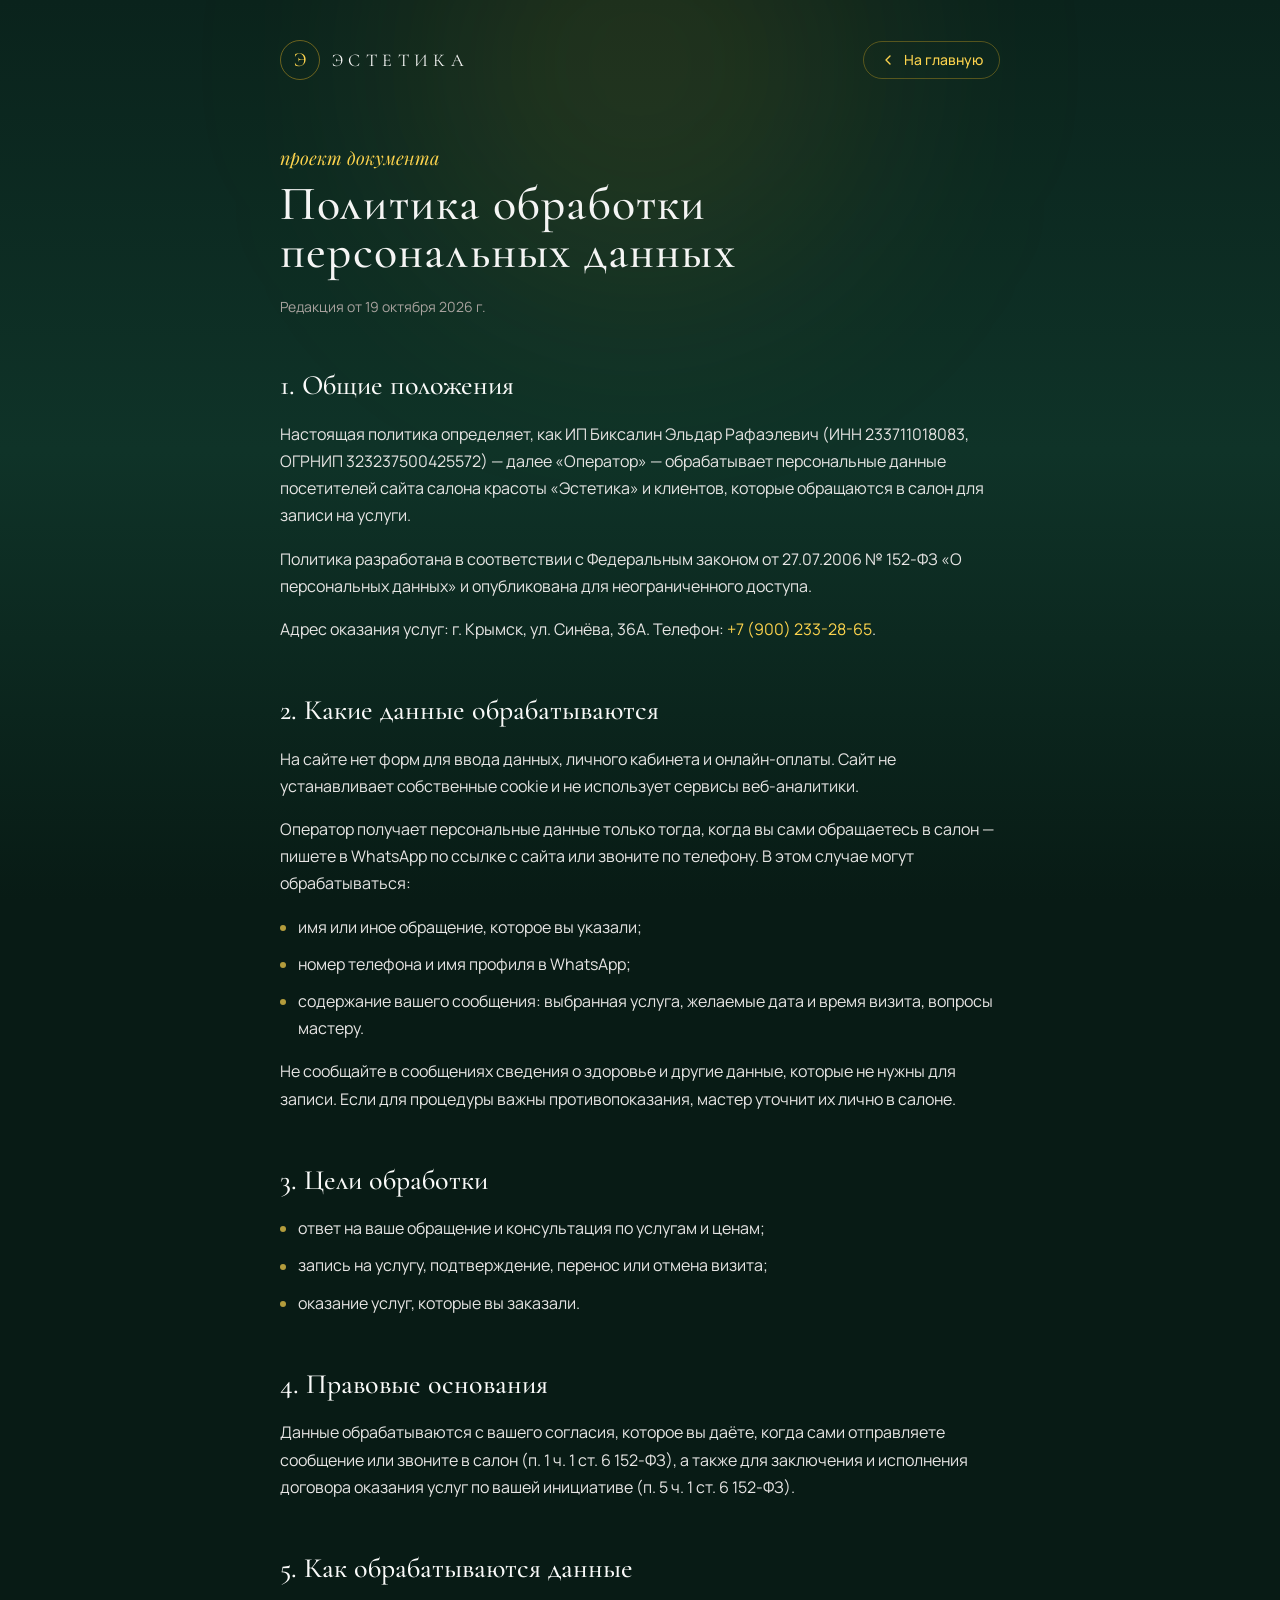
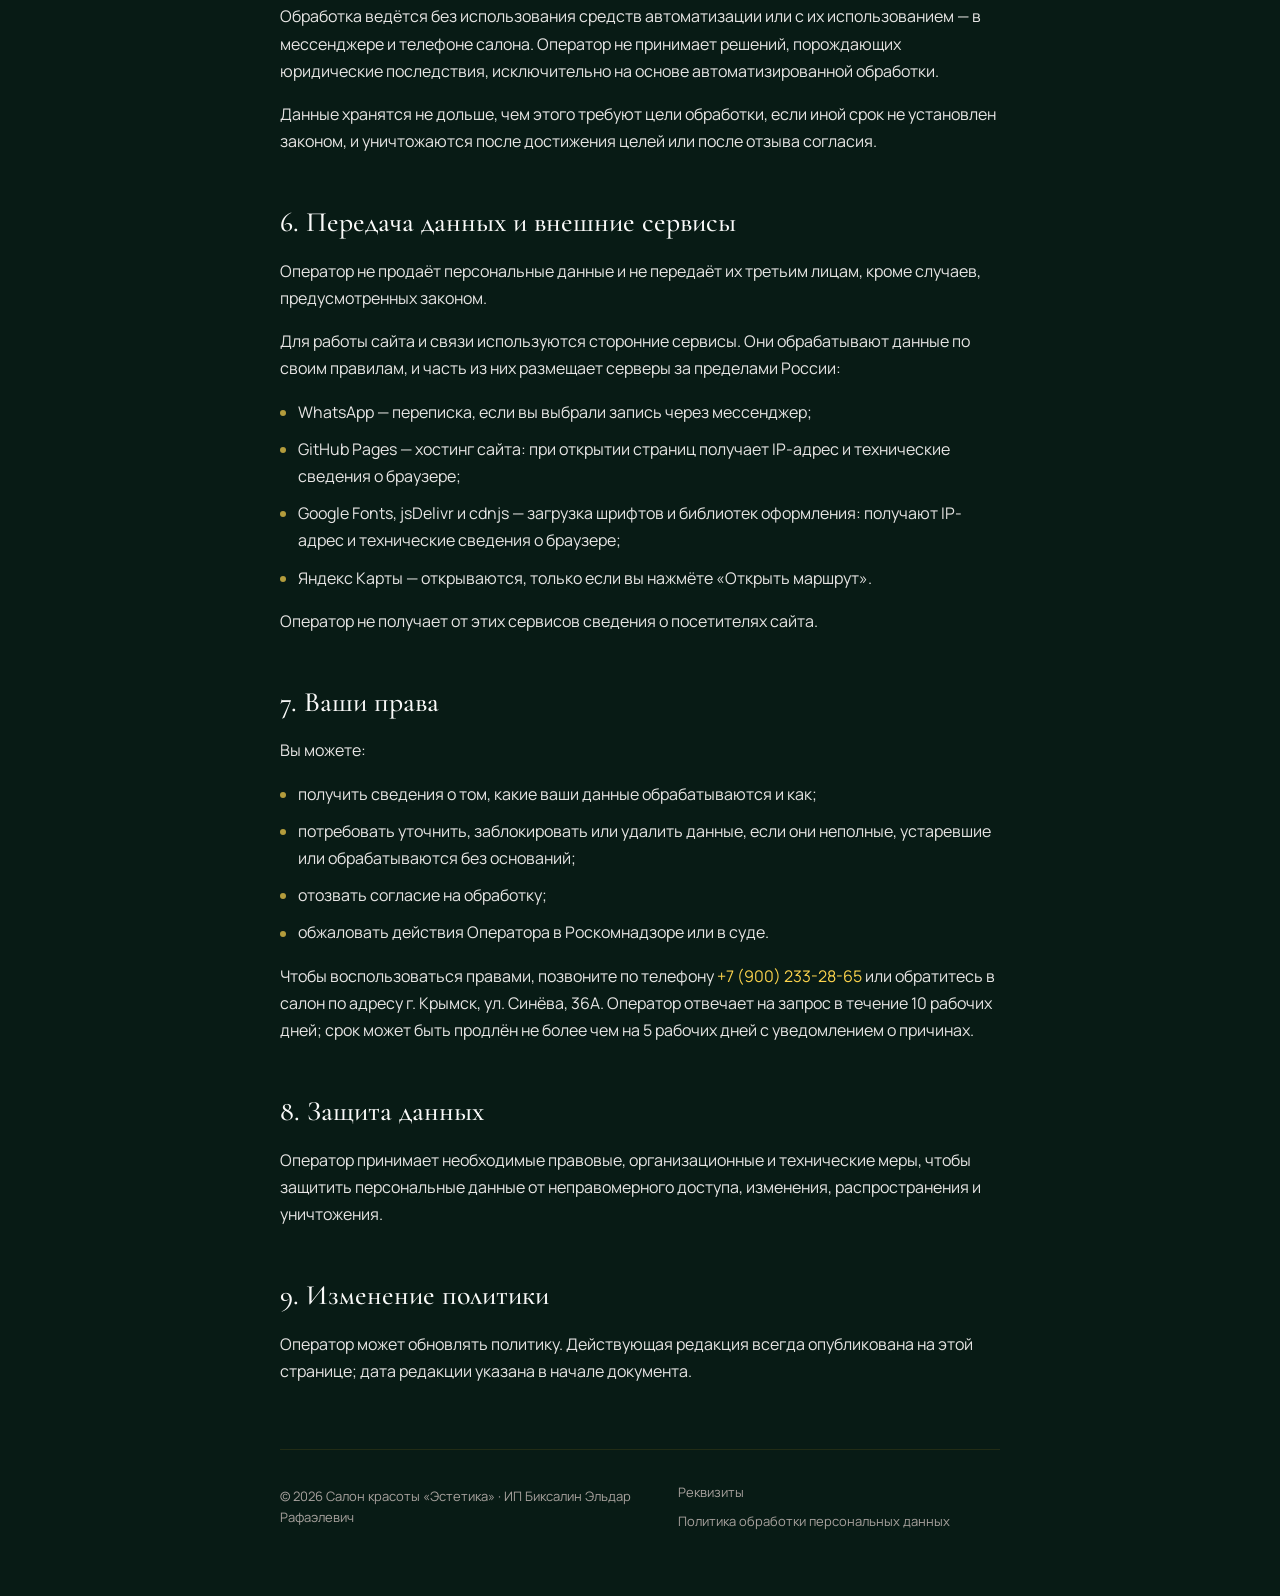
==== privacy.html @ 4b7769ba "Юридические страницы: реквизиты, проект политики ПДн, ссылки в футере - rekvizity.html: ИП Биксалин " ====
<!DOCTYPE html>
<html lang="ru">
<head>
  <meta charset="UTF-8">
  <meta name="viewport" content="width=device-width, initial-scale=1.0, viewport-fit=cover">
  <title>Политика обработки персональных данных — салон красоты «Эстетика», Крымск</title>
  <meta name="description" content="Политика обработки персональных данных салона красоты «Эстетика», Крымск.">
  <meta name="theme-color" content="#081b15" />
  <meta name="color-scheme" content="dark" />
  <link rel="preconnect" href="https://fonts.googleapis.com">
  <link rel="preconnect" href="https://fonts.gstatic.com" crossorigin>
  <link href="https://fonts.googleapis.com/css2?family=Cormorant+Garamond:ital,wght@0,400;0,500;0,600;1,400;1,500&family=Manrope:wght@400;500;600&family=Marck+Script&family=Playfair+Display:ital,wght@1,400;1,500&display=swap" rel="stylesheet">
  <style>*,:after,:before{--tw-border-spacing-x:0;--tw-border-spacing-y:0;--tw-translate-x:0;--tw-translate-y:0;--tw-rotate:0;--tw-skew-x:0;--tw-skew-y:0;--tw-scale-x:1;--tw-scale-y:1;--tw-pan-x: ;--tw-pan-y: ;--tw-pinch-zoom: ;--tw-scroll-snap-strictness:proximity;--tw-gradient-from-position: ;--tw-gradient-via-position: ;--tw-gradient-to-position: ;--tw-ordinal: ;--tw-slashed-zero: ;--tw-numeric-figure: ;--tw-numeric-spacing: ;--tw-numeric-fraction: ;--tw-ring-inset: ;--tw-ring-offset-width:0px;--tw-ring-offset-color:#fff;--tw-ring-color:rgba(59,130,246,.5);--tw-ring-offset-shadow:0 0 #0000;--tw-ring-shadow:0 0 #0000;--tw-shadow:0 0 #0000;--tw-shadow-colored:0 0 #0000;--tw-blur: ;--tw-brightness: ;--tw-contrast: ;--tw-grayscale: ;--tw-hue-rotate: ;--tw-invert: ;--tw-saturate: ;--tw-sepia: ;--tw-drop-shadow: ;--tw-backdrop-blur: ;--tw-backdrop-brightness: ;--tw-backdrop-contrast: ;--tw-backdrop-grayscale: ;--tw-backdrop-hue-rotate: ;--tw-backdrop-invert: ;--tw-backdrop-opacity: ;--tw-backdrop-saturate: ;--tw-backdrop-sepia: ;--tw-contain-size: ;--tw-contain-layout: ;--tw-contain-paint: ;--tw-contain-style: }::backdrop{--tw-border-spacing-x:0;--tw-border-spacing-y:0;--tw-translate-x:0;--tw-translate-y:0;--tw-rotate:0;--tw-skew-x:0;--tw-skew-y:0;--tw-scale-x:1;--tw-scale-y:1;--tw-pan-x: ;--tw-pan-y: ;--tw-pinch-zoom: ;--tw-scroll-snap-strictness:proximity;--tw-gradient-from-position: ;--tw-gradient-via-position: ;--tw-gradient-to-position: ;--tw-ordinal: ;--tw-slashed-zero: ;--tw-numeric-figure: ;--tw-numeric-spacing: ;--tw-numeric-fraction: ;--tw-ring-inset: ;--tw-ring-offset-width:0px;--tw-ring-offset-color:#fff;--tw-ring-color:rgba(59,130,246,.5);--tw-ring-offset-shadow:0 0 #0000;--tw-ring-shadow:0 0 #0000;--tw-shadow:0 0 #0000;--tw-shadow-colored:0 0 #0000;--tw-blur: ;--tw-brightness: ;--tw-contrast: ;--tw-grayscale: ;--tw-hue-rotate: ;--tw-invert: ;--tw-saturate: ;--tw-sepia: ;--tw-drop-shadow: ;--tw-backdrop-blur: ;--tw-backdrop-brightness: ;--tw-backdrop-contrast: ;--tw-backdrop-grayscale: ;--tw-backdrop-hue-rotate: ;--tw-backdrop-invert: ;--tw-backdrop-opacity: ;--tw-backdrop-saturate: ;--tw-backdrop-sepia: ;--tw-contain-size: ;--tw-contain-layout: ;--tw-contain-paint: ;--tw-contain-style: }/*! tailwindcss v3.4.17 | MIT License | https://tailwindcss.com*/*,:after,:before{border:0 solid #e5e7eb;box-sizing:border-box}:after,:before{--tw-content:""}:host,html{line-height:1.5;-webkit-text-size-adjust:100%;font-family:Manrope,system-ui,sans-serif;font-feature-settings:normal;font-variation-settings:normal;-moz-tab-size:4;-o-tab-size:4;tab-size:4;-webkit-tap-highlight-color:transparent}body{line-height:inherit;margin:0}hr{border-top-width:1px;color:inherit;height:0}abbr:where([title]){-webkit-text-decoration:underline dotted;text-decoration:underline dotted}h1,h2,h3,h4,h5,h6{font-size:inherit;font-weight:inherit}a{color:inherit;text-decoration:inherit}b,strong{font-weight:bolder}code,kbd,pre,samp{font-family:ui-monospace,SFMono-Regular,Menlo,Monaco,Consolas,Liberation Mono,Courier New,monospace;font-feature-settings:normal;font-size:1em;font-variation-settings:normal}small{font-size:80%}sub,sup{font-size:75%;line-height:0;position:relative;vertical-align:baseline}sub{bottom:-.25em}sup{top:-.5em}table{border-collapse:collapse;border-color:inherit;text-indent:0}button,input,optgroup,select,textarea{color:inherit;font-family:inherit;font-feature-settings:inherit;font-size:100%;font-variation-settings:inherit;font-weight:inherit;letter-spacing:inherit;line-height:inherit;margin:0;padding:0}button,select{text-transform:none}button,input:where([type=button]),input:where([type=reset]),input:where([type=submit]){-webkit-appearance:button;background-color:transparent;background-image:none}:-moz-focusring{outline:auto}:-moz-ui-invalid{box-shadow:none}progress{vertical-align:baseline}::-webkit-inner-spin-button,::-webkit-outer-spin-button{height:auto}[type=search]{-webkit-appearance:textfield;outline-offset:-2px}::-webkit-search-decoration{-webkit-appearance:none}::-webkit-file-upload-button{-webkit-appearance:button;font:inherit}summary{display:list-item}blockquote,dd,dl,figure,h1,h2,h3,h4,h5,h6,hr,p,pre{margin:0}fieldset{margin:0}fieldset,legend{padding:0}menu,ol,ul{list-style:none;margin:0;padding:0}dialog{padding:0}textarea{resize:vertical}input::-moz-placeholder,textarea::-moz-placeholder{color:#9ca3af;opacity:1}input::placeholder,textarea::placeholder{color:#9ca3af;opacity:1}[role=button],button{cursor:pointer}:disabled{cursor:default}audio,canvas,embed,iframe,img,object,svg,video{display:block;vertical-align:middle}img,video{height:auto;max-width:100%}[hidden]:where(:not([hidden=until-found])){display:none}.pointer-events-none{pointer-events:none}.fixed{position:fixed}.absolute{position:absolute}.relative{position:relative}.inset-0{inset:0}.-top-40{top:-10rem}.left-1\/2{left:50%}.mx-auto{margin-left:auto;margin-right:auto}.mt-10{margin-top:2.5rem}.mt-12{margin-top:3rem}.mt-16{margin-top:4rem}.mt-2{margin-top:.5rem}.mt-4{margin-top:1rem}.mt-5{margin-top:1.25rem}.mt-6{margin-top:1.5rem}.mt-8{margin-top:2rem}.mt-\[0\.7em\]{margin-top:.7em}.flex{display:flex}.inline-flex{display:inline-flex}.grid{display:grid}.hidden{display:none}.h-1\.5{height:.375rem}.h-10{height:2.5rem}.h-4{height:1rem}.h-\[28rem\]{height:28rem}.min-h-screen{min-height:100vh}.w-1\.5{width:.375rem}.w-10{width:2.5rem}.w-4{width:1rem}.w-\[28rem\]{width:28rem}.w-full{width:100%}.max-w-2xl{max-width:42rem}.max-w-3xl{max-width:48rem}.shrink-0{flex-shrink:0}.-translate-x-1\/2{--tw-translate-x:-50%;transform:translate(var(--tw-translate-x),var(--tw-translate-y)) rotate(var(--tw-rotate)) skewX(var(--tw-skew-x)) skewY(var(--tw-skew-y)) scaleX(var(--tw-scale-x)) scaleY(var(--tw-scale-y))}.flex-col{flex-direction:column}.flex-wrap{flex-wrap:wrap}.items-center{align-items:center}.justify-center{justify-content:center}.justify-between{justify-content:space-between}.gap-1{gap:.25rem}.gap-2{gap:.5rem}.gap-3{gap:.75rem}.gap-4{gap:1rem}.gap-x-5{-moz-column-gap:1.25rem;column-gap:1.25rem}.gap-y-2{row-gap:.5rem}.space-y-2\.5>:not([hidden])~:not([hidden]){--tw-space-y-reverse:0;margin-bottom:calc(.625rem*var(--tw-space-y-reverse));margin-top:calc(.625rem*(1 - var(--tw-space-y-reverse)))}.overflow-hidden{overflow:hidden}.rounded-3xl{border-radius:1.5rem}.rounded-full{border-radius:9999px}.border{border-width:1px}.border-b{border-bottom-width:1px}.border-t{border-top-width:1px}.border-amber-400\/10{border-color:rgba(251,191,36,.1)}.border-amber-400\/20{border-color:rgba(251,191,36,.2)}.border-amber-400\/30{border-color:rgba(251,191,36,.3)}.border-amber-400\/40{border-color:rgba(251,191,36,.4)}.border-stone-100\/10{border-color:hsla(60,5%,96%,.1)}.bg-amber-300\/70{background-color:rgba(252,211,77,.7)}.bg-amber-400\/10{background-color:rgba(251,191,36,.1)}.bg-emerald-950\/40{background-color:rgba(2,44,34,.4)}.bg-gradient-to-b{background-image:linear-gradient(to bottom,var(--tw-gradient-stops))}.from-\[\#0a231c\]{--tw-gradient-from:#0a231c var(--tw-gradient-from-position);--tw-gradient-to:rgba(10,35,28,0) var(--tw-gradient-to-position);--tw-gradient-stops:var(--tw-gradient-from),var(--tw-gradient-to)}.via-\[\#0f3328\]{--tw-gradient-to:rgba(15,51,40,0) var(--tw-gradient-to-position);--tw-gradient-stops:var(--tw-gradient-from),#0f3328 var(--tw-gradient-via-position),var(--tw-gradient-to)}.to-\[\#081b15\]{--tw-gradient-to:#081b15 var(--tw-gradient-to-position)}.p-6{padding:1.5rem}.px-4{padding-left:1rem;padding-right:1rem}.px-6{padding-left:1.5rem;padding-right:1.5rem}.py-2{padding-bottom:.5rem;padding-top:.5rem}.py-4{padding-bottom:1rem;padding-top:1rem}.pb-16{padding-bottom:4rem}.pt-6{padding-top:1.5rem}.pt-8{padding-top:2rem}.font-italic{font-family:Playfair Display,serif}.font-sans{font-family:Manrope,system-ui,sans-serif}.font-serif{font-family:Cormorant Garamond,serif}.text-2xl{font-size:1.5rem;line-height:2rem}.text-4xl{font-size:2.25rem;line-height:2.5rem}.text-\[13px\]{font-size:13px}.text-\[14px\]{font-size:14px}.text-\[15px\]{font-size:15px}.text-\[2\.1rem\]{font-size:2.1rem}.text-base{font-size:1rem;line-height:1.5rem}.text-lg{font-size:1.125rem;line-height:1.75rem}.text-sm{font-size:.875rem;line-height:1.25rem}.text-xl{font-size:1.25rem;line-height:1.75rem}.font-medium{font-weight:500}.italic{font-style:italic}.tabular-nums{--tw-numeric-spacing:tabular-nums;font-variant-numeric:var(--tw-ordinal) var(--tw-slashed-zero) var(--tw-numeric-figure) var(--tw-numeric-spacing) var(--tw-numeric-fraction)}.leading-\[1\.7\]{line-height:1.7}.leading-relaxed{line-height:1.625}.leading-snug{line-height:1.375}.leading-tight{line-height:1.25}.tracking-\[0\.3em\]{letter-spacing:.3em}.tracking-wide{letter-spacing:.025em}.text-amber-300{--tw-text-opacity:1;color:rgb(252 211 77/var(--tw-text-opacity,1))}.text-stone-100{--tw-text-opacity:1;color:rgb(245 245 244/var(--tw-text-opacity,1))}.text-stone-200{--tw-text-opacity:1;color:rgb(231 229 228/var(--tw-text-opacity,1))}.text-stone-300{--tw-text-opacity:1;color:rgb(214 211 209/var(--tw-text-opacity,1))}.text-stone-400{--tw-text-opacity:1;color:rgb(168 162 158/var(--tw-text-opacity,1))}.text-stone-50{--tw-text-opacity:1;color:rgb(250 250 249/var(--tw-text-opacity,1))}.underline{text-decoration-line:underline}.decoration-amber-400\/40{text-decoration-color:rgba(251,191,36,.4)}.underline-offset-4{text-underline-offset:4px}.antialiased{-webkit-font-smoothing:antialiased;-moz-osx-font-smoothing:grayscale}.shadow-soft{--tw-shadow:0 20px 60px -20px rgba(0,0,0,.6);--tw-shadow-colored:0 20px 60px -20px var(--tw-shadow-color);box-shadow:var(--tw-ring-offset-shadow,0 0 #0000),var(--tw-ring-shadow,0 0 #0000),var(--tw-shadow)}.blur-\[120px\]{--tw-blur:blur(120px);filter:var(--tw-blur) var(--tw-brightness) var(--tw-contrast) var(--tw-grayscale) var(--tw-hue-rotate) var(--tw-invert) var(--tw-saturate) var(--tw-sepia) var(--tw-drop-shadow)}.backdrop-blur-xl{--tw-backdrop-blur:blur(24px);-webkit-backdrop-filter:var(--tw-backdrop-blur) var(--tw-backdrop-brightness) var(--tw-backdrop-contrast) var(--tw-backdrop-grayscale) var(--tw-backdrop-hue-rotate) var(--tw-backdrop-invert) var(--tw-backdrop-opacity) var(--tw-backdrop-saturate) var(--tw-backdrop-sepia);backdrop-filter:var(--tw-backdrop-blur) var(--tw-backdrop-brightness) var(--tw-backdrop-contrast) var(--tw-backdrop-grayscale) var(--tw-backdrop-hue-rotate) var(--tw-backdrop-invert) var(--tw-backdrop-opacity) var(--tw-backdrop-saturate) var(--tw-backdrop-sepia)}.transition{transition-duration:.15s;transition-property:color,background-color,border-color,text-decoration-color,fill,stroke,opacity,box-shadow,transform,filter,-webkit-backdrop-filter;transition-property:color,background-color,border-color,text-decoration-color,fill,stroke,opacity,box-shadow,transform,filter,backdrop-filter;transition-property:color,background-color,border-color,text-decoration-color,fill,stroke,opacity,box-shadow,transform,filter,backdrop-filter,-webkit-backdrop-filter;transition-timing-function:cubic-bezier(.4,0,.2,1)}.selection\:bg-amber-300\/30 ::-moz-selection{background-color:rgba(252,211,77,.3)}.selection\:bg-amber-300\/30 ::selection{background-color:rgba(252,211,77,.3)}.selection\:bg-amber-300\/30::-moz-selection{background-color:rgba(252,211,77,.3)}.selection\:bg-amber-300\/30::selection{background-color:rgba(252,211,77,.3)}.hover\:bg-amber-400\/10:hover{background-color:rgba(251,191,36,.1)}.hover\:text-amber-200:hover{--tw-text-opacity:1;color:rgb(253 230 138/var(--tw-text-opacity,1))}.hover\:text-amber-300:hover{--tw-text-opacity:1;color:rgb(252 211 77/var(--tw-text-opacity,1))}.hover\:decoration-amber-300:hover{text-decoration-color:#fcd34d}@media (min-width:380px){.min-\[380px\]\:inline{display:inline}}@media (min-width:640px){.sm\:grid-cols-\[13rem_minmax\(0\2c 1fr\)\]{grid-template-columns:13rem minmax(0,1fr)}.sm\:gap-6{gap:1.5rem}.sm\:text-4xl{font-size:2.25rem;line-height:2.5rem}}@media (min-width:768px){.md\:mt-16{margin-top:4rem}.md\:flex-row{flex-direction:row}.md\:items-center{align-items:center}.md\:justify-between{justify-content:space-between}.md\:p-10{padding:2.5rem}.md\:pt-10{padding-top:2.5rem}.md\:text-5xl{font-size:3rem;line-height:1}.md\:text-\[1\.75rem\]{font-size:1.75rem}.md\:text-base{font-size:1rem;line-height:1.5rem}}</style>
  <style>
    html, body { background-color: #081b15 !important; overscroll-behavior-y: none; }
    body { -webkit-tap-highlight-color: transparent; font-weight: 400; line-height: 1.6; text-rendering: optimizeLegibility; }
    .text-gold { background: linear-gradient(90deg, #fde68a 0%, #fbbf24 50%, #f59e0b 100%); -webkit-background-clip: text; background-clip: text; color: transparent; }
    .doc h2 { scroll-margin-top: 1.5rem; }
  </style>
</head>
<body class="min-h-screen font-sans text-stone-100 antialiased selection:bg-amber-300/30">
  <div aria-hidden="true" class="pointer-events-none fixed inset-0 overflow-hidden bg-gradient-to-b from-[#0a231c] via-[#0f3328] to-[#081b15]">
    <div class="absolute -top-40 left-1/2 h-[28rem] w-[28rem] -translate-x-1/2 rounded-full bg-amber-400/10 blur-[120px]"></div>
  </div>

  <div class="relative mx-auto w-full max-w-3xl px-6 pb-16 pt-6 md:pt-10">
    <header class="flex items-center justify-between gap-4">
      <a href="./" class="flex items-center gap-3">
        <span class="flex h-10 w-10 items-center justify-center rounded-full border border-amber-400/40 font-serif text-xl text-amber-300">Э</span>
        <span class="hidden font-serif text-lg tracking-[0.3em] text-stone-100 min-[380px]:inline">ЭСТЕТИКА</span>
      </a>
      <a href="./" class="inline-flex shrink-0 items-center gap-2 rounded-full border border-amber-400/30 px-4 py-2 text-sm font-medium text-amber-300 transition hover:bg-amber-400/10">
        <svg class="h-4 w-4" viewBox="0 0 24 24" fill="none" stroke="currentColor" stroke-width="2" stroke-linecap="round" stroke-linejoin="round" aria-hidden="true"><path d="m15 18-6-6 6-6"/></svg>
        На главную
      </a>
    </header>

    <main class="doc mt-12 md:mt-16">
      <p class="font-italic text-lg italic text-amber-300">проект документа</p>
      <h1 class="mt-2 font-serif text-[2.1rem] font-medium leading-tight tracking-wide sm:text-4xl md:text-5xl">Политика обработки персональных данных</h1>
      <p class="mt-5 text-[14px] text-stone-400">Редакция от 19 октября 2026 г.</p>
      <h2 id="p1" class="mt-12 font-serif text-2xl font-medium leading-snug text-stone-50 md:text-[1.75rem]">1. Общие положения</h2>
      <p class="mt-4 text-base leading-[1.7] text-stone-200">Настоящая политика определяет, как ИП Биксалин Эльдар Рафаэлевич (ИНН 233711018083, ОГРНИП 323237500425572) — далее «Оператор» — обрабатывает персональные данные посетителей сайта салона красоты «Эстетика» и клиентов, которые обращаются в салон для записи на услуги.</p>
      <p class="mt-4 text-base leading-[1.7] text-stone-200">Политика разработана в соответствии с Федеральным законом от 27.07.2006 № 152-ФЗ «О персональных данных» и опубликована для неограниченного доступа.</p>
      <p class="mt-4 text-base leading-[1.7] text-stone-200">Адрес оказания услуг: г. Крымск, ул. Синёва, 36А. Телефон: <a href="tel:+79002332865" class="text-amber-300 transition hover:text-amber-200">+7 (900) 233-28-65</a>.</p>
      <h2 id="p2" class="mt-12 font-serif text-2xl font-medium leading-snug text-stone-50 md:text-[1.75rem]">2. Какие данные обрабатываются</h2>
      <p class="mt-4 text-base leading-[1.7] text-stone-200">На сайте нет форм для ввода данных, личного кабинета и онлайн-оплаты. Сайт не устанавливает собственные cookie и не использует сервисы веб-аналитики.</p>
      <p class="mt-4 text-base leading-[1.7] text-stone-200">Оператор получает персональные данные только тогда, когда вы сами обращаетесь в салон — пишете в WhatsApp по ссылке с сайта или звоните по телефону. В этом случае могут обрабатываться:</p>
      <ul class="mt-4 space-y-2.5 text-base leading-[1.7] text-stone-200">
        <li class="flex gap-3"><span aria-hidden="true" class="mt-[0.7em] h-1.5 w-1.5 shrink-0 rounded-full bg-amber-300/70"></span><span>имя или иное обращение, которое вы указали;</span></li>
        <li class="flex gap-3"><span aria-hidden="true" class="mt-[0.7em] h-1.5 w-1.5 shrink-0 rounded-full bg-amber-300/70"></span><span>номер телефона и имя профиля в WhatsApp;</span></li>
        <li class="flex gap-3"><span aria-hidden="true" class="mt-[0.7em] h-1.5 w-1.5 shrink-0 rounded-full bg-amber-300/70"></span><span>содержание вашего сообщения: выбранная услуга, желаемые дата и время визита, вопросы мастеру.</span></li>
      </ul>
      <p class="mt-4 text-base leading-[1.7] text-stone-200">Не сообщайте в сообщениях сведения о здоровье и другие данные, которые не нужны для записи. Если для процедуры важны противопоказания, мастер уточнит их лично в салоне.</p>
      <h2 id="p3" class="mt-12 font-serif text-2xl font-medium leading-snug text-stone-50 md:text-[1.75rem]">3. Цели обработки</h2>
      <ul class="mt-4 space-y-2.5 text-base leading-[1.7] text-stone-200">
        <li class="flex gap-3"><span aria-hidden="true" class="mt-[0.7em] h-1.5 w-1.5 shrink-0 rounded-full bg-amber-300/70"></span><span>ответ на ваше обращение и консультация по услугам и ценам;</span></li>
        <li class="flex gap-3"><span aria-hidden="true" class="mt-[0.7em] h-1.5 w-1.5 shrink-0 rounded-full bg-amber-300/70"></span><span>запись на услугу, подтверждение, перенос или отмена визита;</span></li>
        <li class="flex gap-3"><span aria-hidden="true" class="mt-[0.7em] h-1.5 w-1.5 shrink-0 rounded-full bg-amber-300/70"></span><span>оказание услуг, которые вы заказали.</span></li>
      </ul>
      <h2 id="p4" class="mt-12 font-serif text-2xl font-medium leading-snug text-stone-50 md:text-[1.75rem]">4. Правовые основания</h2>
      <p class="mt-4 text-base leading-[1.7] text-stone-200">Данные обрабатываются с вашего согласия, которое вы даёте, когда сами отправляете сообщение или звоните в салон (п. 1 ч. 1 ст. 6 152-ФЗ), а также для заключения и исполнения договора оказания услуг по вашей инициативе (п. 5 ч. 1 ст. 6 152-ФЗ).</p>
      <h2 id="p5" class="mt-12 font-serif text-2xl font-medium leading-snug text-stone-50 md:text-[1.75rem]">5. Как обрабатываются данные</h2>
      <p class="mt-4 text-base leading-[1.7] text-stone-200">Обработка ведётся без использования средств автоматизации или с их использованием — в мессенджере и телефоне салона. Оператор не принимает решений, порождающих юридические последствия, исключительно на основе автоматизированной обработки.</p>
      <p class="mt-4 text-base leading-[1.7] text-stone-200">Данные хранятся не дольше, чем этого требуют цели обработки, если иной срок не установлен законом, и уничтожаются после достижения целей или после отзыва согласия.</p>
      <h2 id="p6" class="mt-12 font-serif text-2xl font-medium leading-snug text-stone-50 md:text-[1.75rem]">6. Передача данных и внешние сервисы</h2>
      <p class="mt-4 text-base leading-[1.7] text-stone-200">Оператор не продаёт персональные данные и не передаёт их третьим лицам, кроме случаев, предусмотренных законом.</p>
      <p class="mt-4 text-base leading-[1.7] text-stone-200">Для работы сайта и связи используются сторонние сервисы. Они обрабатывают данные по своим правилам, и часть из них размещает серверы за пределами России:</p>
      <ul class="mt-4 space-y-2.5 text-base leading-[1.7] text-stone-200">
        <li class="flex gap-3"><span aria-hidden="true" class="mt-[0.7em] h-1.5 w-1.5 shrink-0 rounded-full bg-amber-300/70"></span><span>WhatsApp — переписка, если вы выбрали запись через мессенджер;</span></li>
        <li class="flex gap-3"><span aria-hidden="true" class="mt-[0.7em] h-1.5 w-1.5 shrink-0 rounded-full bg-amber-300/70"></span><span>GitHub Pages — хостинг сайта: при открытии страниц получает IP-адрес и технические сведения о браузере;</span></li>
        <li class="flex gap-3"><span aria-hidden="true" class="mt-[0.7em] h-1.5 w-1.5 shrink-0 rounded-full bg-amber-300/70"></span><span>Google Fonts, jsDelivr и cdnjs — загрузка шрифтов и библиотек оформления: получают IP-адрес и технические сведения о браузере;</span></li>
        <li class="flex gap-3"><span aria-hidden="true" class="mt-[0.7em] h-1.5 w-1.5 shrink-0 rounded-full bg-amber-300/70"></span><span>Яндекс Карты — открываются, только если вы нажмёте «Открыть маршрут».</span></li>
      </ul>
      <p class="mt-4 text-base leading-[1.7] text-stone-200">Оператор не получает от этих сервисов сведения о посетителях сайта.</p>
      <h2 id="p7" class="mt-12 font-serif text-2xl font-medium leading-snug text-stone-50 md:text-[1.75rem]">7. Ваши права</h2>
      <p class="mt-4 text-base leading-[1.7] text-stone-200">Вы можете:</p>
      <ul class="mt-4 space-y-2.5 text-base leading-[1.7] text-stone-200">
        <li class="flex gap-3"><span aria-hidden="true" class="mt-[0.7em] h-1.5 w-1.5 shrink-0 rounded-full bg-amber-300/70"></span><span>получить сведения о том, какие ваши данные обрабатываются и как;</span></li>
        <li class="flex gap-3"><span aria-hidden="true" class="mt-[0.7em] h-1.5 w-1.5 shrink-0 rounded-full bg-amber-300/70"></span><span>потребовать уточнить, заблокировать или удалить данные, если они неполные, устаревшие или обрабатываются без оснований;</span></li>
        <li class="flex gap-3"><span aria-hidden="true" class="mt-[0.7em] h-1.5 w-1.5 shrink-0 rounded-full bg-amber-300/70"></span><span>отозвать согласие на обработку;</span></li>
        <li class="flex gap-3"><span aria-hidden="true" class="mt-[0.7em] h-1.5 w-1.5 shrink-0 rounded-full bg-amber-300/70"></span><span>обжаловать действия Оператора в Роскомнадзоре или в суде.</span></li>
      </ul>
      <p class="mt-4 text-base leading-[1.7] text-stone-200">Чтобы воспользоваться правами, позвоните по телефону <a href="tel:+79002332865" class="text-amber-300 transition hover:text-amber-200">+7 (900) 233-28-65</a> или обратитесь в салон по адресу г. Крымск, ул. Синёва, 36А. Оператор отвечает на запрос в течение 10 рабочих дней; срок может быть продлён не более чем на 5 рабочих дней с уведомлением о причинах.</p>
      <h2 id="p8" class="mt-12 font-serif text-2xl font-medium leading-snug text-stone-50 md:text-[1.75rem]">8. Защита данных</h2>
      <p class="mt-4 text-base leading-[1.7] text-stone-200">Оператор принимает необходимые правовые, организационные и технические меры, чтобы защитить персональные данные от неправомерного доступа, изменения, распространения и уничтожения.</p>
      <h2 id="p9" class="mt-12 font-serif text-2xl font-medium leading-snug text-stone-50 md:text-[1.75rem]">9. Изменение политики</h2>
      <p class="mt-4 text-base leading-[1.7] text-stone-200">Оператор может обновлять политику. Действующая редакция всегда опубликована на этой странице; дата редакции указана в начале документа.</p>
    </main>

    <footer class="mt-16 flex flex-col gap-3 border-t border-amber-400/10 pt-8 text-[13px] text-stone-400 md:flex-row md:items-center md:justify-between">
      <span>© <span id="year">2026</span> Салон красоты «Эстетика» · ИП Биксалин Эльдар Рафаэлевич</span>
      <nav class="flex flex-wrap gap-x-5 gap-y-2">
        <a href="rekvizity.html" class="transition hover:text-amber-300">Реквизиты</a>
        <a href="privacy.html" class="transition hover:text-amber-300">Политика обработки персональных данных</a>
      </nav>
    </footer>
  </div>
  <script>document.getElementById('year').textContent = new Date().getFullYear();</script>
</body>
</html>
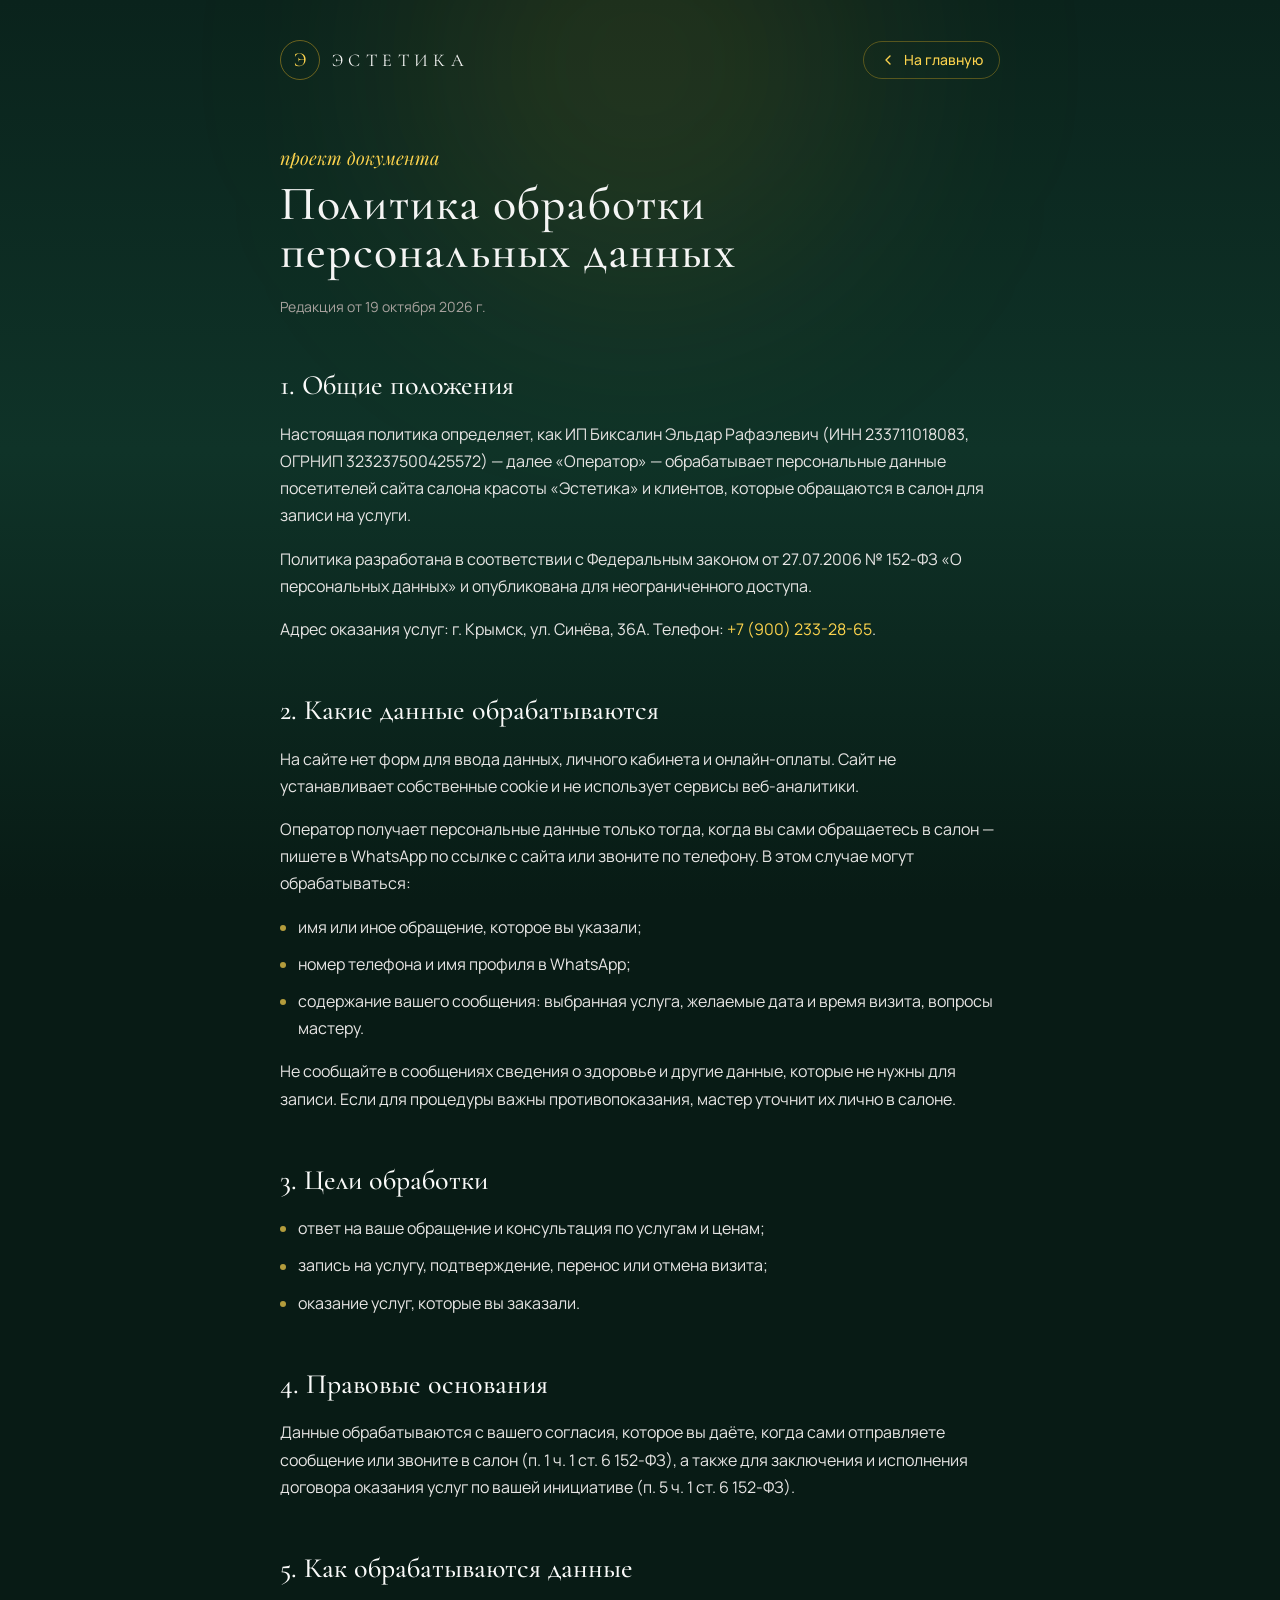
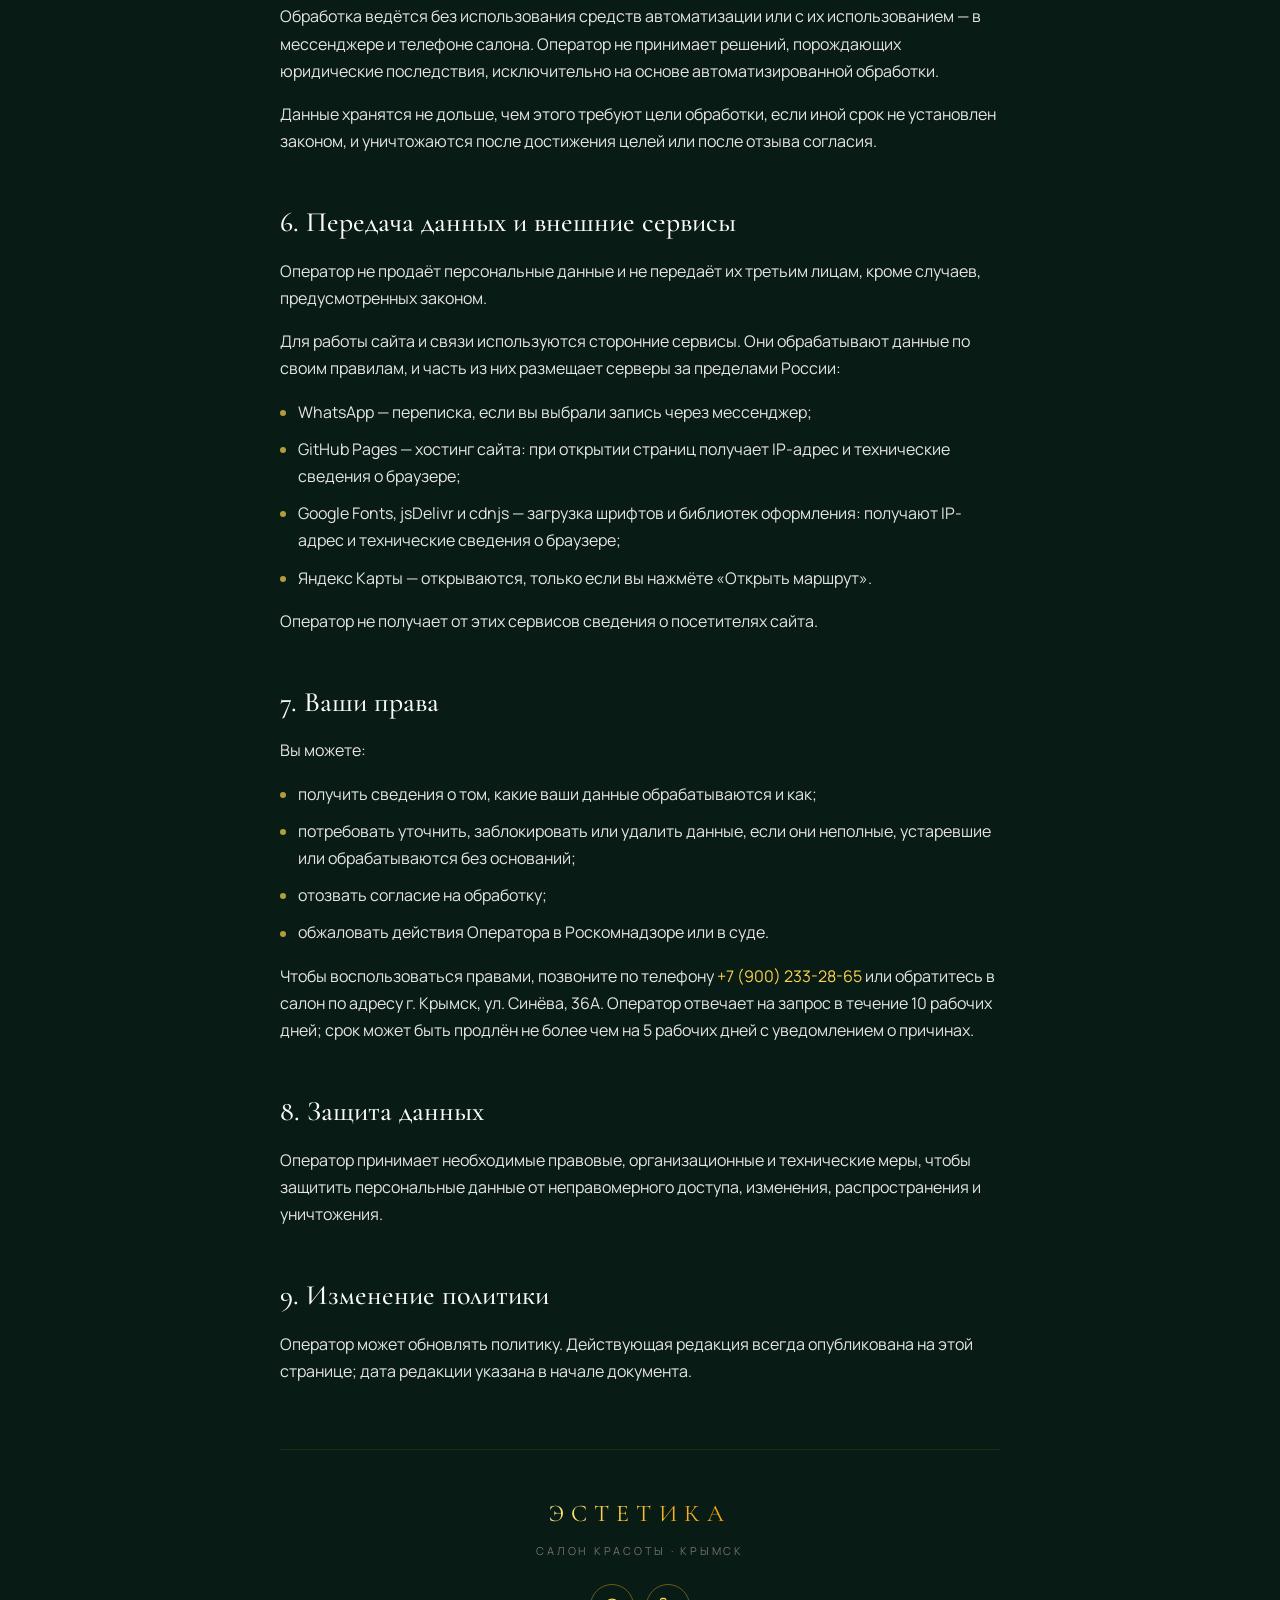
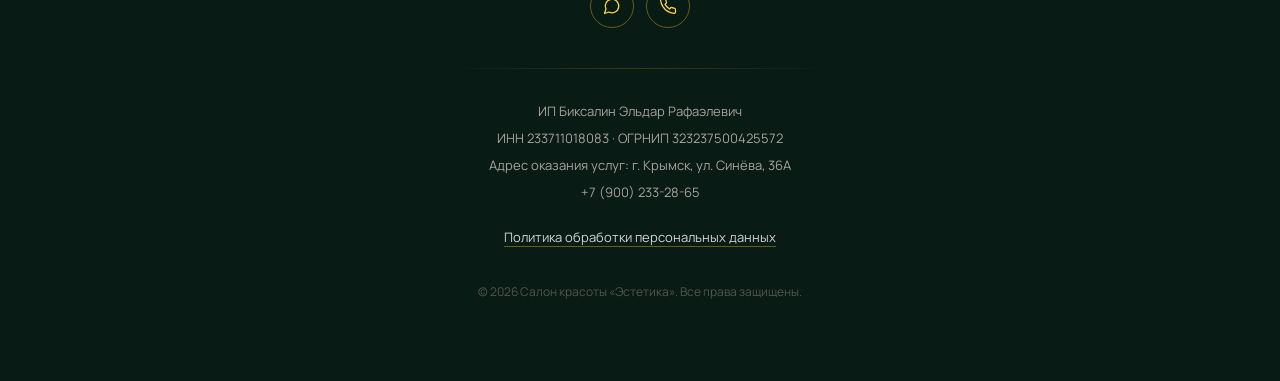
==== commit 6e4f0d4e: "Футер по шаблону: реквизиты в подвале, одна ссылка на политику Футер главной и страницы политики: ло" ====
--- a/privacy.html
+++ b/privacy.html
@@ -10,7 +10,7 @@
   <link rel="preconnect" href="https://fonts.googleapis.com">
   <link rel="preconnect" href="https://fonts.gstatic.com" crossorigin>
   <link href="https://fonts.googleapis.com/css2?family=Cormorant+Garamond:ital,wght@0,400;0,500;0,600;1,400;1,500&family=Manrope:wght@400;500;600&family=Marck+Script&family=Playfair+Display:ital,wght@1,400;1,500&display=swap" rel="stylesheet">
-  <style>*,:after,:before{--tw-border-spacing-x:0;--tw-border-spacing-y:0;--tw-translate-x:0;--tw-translate-y:0;--tw-rotate:0;--tw-skew-x:0;--tw-skew-y:0;--tw-scale-x:1;--tw-scale-y:1;--tw-pan-x: ;--tw-pan-y: ;--tw-pinch-zoom: ;--tw-scroll-snap-strictness:proximity;--tw-gradient-from-position: ;--tw-gradient-via-position: ;--tw-gradient-to-position: ;--tw-ordinal: ;--tw-slashed-zero: ;--tw-numeric-figure: ;--tw-numeric-spacing: ;--tw-numeric-fraction: ;--tw-ring-inset: ;--tw-ring-offset-width:0px;--tw-ring-offset-color:#fff;--tw-ring-color:rgba(59,130,246,.5);--tw-ring-offset-shadow:0 0 #0000;--tw-ring-shadow:0 0 #0000;--tw-shadow:0 0 #0000;--tw-shadow-colored:0 0 #0000;--tw-blur: ;--tw-brightness: ;--tw-contrast: ;--tw-grayscale: ;--tw-hue-rotate: ;--tw-invert: ;--tw-saturate: ;--tw-sepia: ;--tw-drop-shadow: ;--tw-backdrop-blur: ;--tw-backdrop-brightness: ;--tw-backdrop-contrast: ;--tw-backdrop-grayscale: ;--tw-backdrop-hue-rotate: ;--tw-backdrop-invert: ;--tw-backdrop-opacity: ;--tw-backdrop-saturate: ;--tw-backdrop-sepia: ;--tw-contain-size: ;--tw-contain-layout: ;--tw-contain-paint: ;--tw-contain-style: }::backdrop{--tw-border-spacing-x:0;--tw-border-spacing-y:0;--tw-translate-x:0;--tw-translate-y:0;--tw-rotate:0;--tw-skew-x:0;--tw-skew-y:0;--tw-scale-x:1;--tw-scale-y:1;--tw-pan-x: ;--tw-pan-y: ;--tw-pinch-zoom: ;--tw-scroll-snap-strictness:proximity;--tw-gradient-from-position: ;--tw-gradient-via-position: ;--tw-gradient-to-position: ;--tw-ordinal: ;--tw-slashed-zero: ;--tw-numeric-figure: ;--tw-numeric-spacing: ;--tw-numeric-fraction: ;--tw-ring-inset: ;--tw-ring-offset-width:0px;--tw-ring-offset-color:#fff;--tw-ring-color:rgba(59,130,246,.5);--tw-ring-offset-shadow:0 0 #0000;--tw-ring-shadow:0 0 #0000;--tw-shadow:0 0 #0000;--tw-shadow-colored:0 0 #0000;--tw-blur: ;--tw-brightness: ;--tw-contrast: ;--tw-grayscale: ;--tw-hue-rotate: ;--tw-invert: ;--tw-saturate: ;--tw-sepia: ;--tw-drop-shadow: ;--tw-backdrop-blur: ;--tw-backdrop-brightness: ;--tw-backdrop-contrast: ;--tw-backdrop-grayscale: ;--tw-backdrop-hue-rotate: ;--tw-backdrop-invert: ;--tw-backdrop-opacity: ;--tw-backdrop-saturate: ;--tw-backdrop-sepia: ;--tw-contain-size: ;--tw-contain-layout: ;--tw-contain-paint: ;--tw-contain-style: }/*! tailwindcss v3.4.17 | MIT License | https://tailwindcss.com*/*,:after,:before{border:0 solid #e5e7eb;box-sizing:border-box}:after,:before{--tw-content:""}:host,html{line-height:1.5;-webkit-text-size-adjust:100%;font-family:Manrope,system-ui,sans-serif;font-feature-settings:normal;font-variation-settings:normal;-moz-tab-size:4;-o-tab-size:4;tab-size:4;-webkit-tap-highlight-color:transparent}body{line-height:inherit;margin:0}hr{border-top-width:1px;color:inherit;height:0}abbr:where([title]){-webkit-text-decoration:underline dotted;text-decoration:underline dotted}h1,h2,h3,h4,h5,h6{font-size:inherit;font-weight:inherit}a{color:inherit;text-decoration:inherit}b,strong{font-weight:bolder}code,kbd,pre,samp{font-family:ui-monospace,SFMono-Regular,Menlo,Monaco,Consolas,Liberation Mono,Courier New,monospace;font-feature-settings:normal;font-size:1em;font-variation-settings:normal}small{font-size:80%}sub,sup{font-size:75%;line-height:0;position:relative;vertical-align:baseline}sub{bottom:-.25em}sup{top:-.5em}table{border-collapse:collapse;border-color:inherit;text-indent:0}button,input,optgroup,select,textarea{color:inherit;font-family:inherit;font-feature-settings:inherit;font-size:100%;font-variation-settings:inherit;font-weight:inherit;letter-spacing:inherit;line-height:inherit;margin:0;padding:0}button,select{text-transform:none}button,input:where([type=button]),input:where([type=reset]),input:where([type=submit]){-webkit-appearance:button;background-color:transparent;background-image:none}:-moz-focusring{outline:auto}:-moz-ui-invalid{box-shadow:none}progress{vertical-align:baseline}::-webkit-inner-spin-button,::-webkit-outer-spin-button{height:auto}[type=search]{-webkit-appearance:textfield;outline-offset:-2px}::-webkit-search-decoration{-webkit-appearance:none}::-webkit-file-upload-button{-webkit-appearance:button;font:inherit}summary{display:list-item}blockquote,dd,dl,figure,h1,h2,h3,h4,h5,h6,hr,p,pre{margin:0}fieldset{margin:0}fieldset,legend{padding:0}menu,ol,ul{list-style:none;margin:0;padding:0}dialog{padding:0}textarea{resize:vertical}input::-moz-placeholder,textarea::-moz-placeholder{color:#9ca3af;opacity:1}input::placeholder,textarea::placeholder{color:#9ca3af;opacity:1}[role=button],button{cursor:pointer}:disabled{cursor:default}audio,canvas,embed,iframe,img,object,svg,video{display:block;vertical-align:middle}img,video{height:auto;max-width:100%}[hidden]:where(:not([hidden=until-found])){display:none}.pointer-events-none{pointer-events:none}.fixed{position:fixed}.absolute{position:absolute}.relative{position:relative}.inset-0{inset:0}.-top-40{top:-10rem}.left-1\/2{left:50%}.mx-auto{margin-left:auto;margin-right:auto}.mt-10{margin-top:2.5rem}.mt-12{margin-top:3rem}.mt-16{margin-top:4rem}.mt-2{margin-top:.5rem}.mt-4{margin-top:1rem}.mt-5{margin-top:1.25rem}.mt-6{margin-top:1.5rem}.mt-8{margin-top:2rem}.mt-\[0\.7em\]{margin-top:.7em}.flex{display:flex}.inline-flex{display:inline-flex}.grid{display:grid}.hidden{display:none}.h-1\.5{height:.375rem}.h-10{height:2.5rem}.h-4{height:1rem}.h-\[28rem\]{height:28rem}.min-h-screen{min-height:100vh}.w-1\.5{width:.375rem}.w-10{width:2.5rem}.w-4{width:1rem}.w-\[28rem\]{width:28rem}.w-full{width:100%}.max-w-2xl{max-width:42rem}.max-w-3xl{max-width:48rem}.shrink-0{flex-shrink:0}.-translate-x-1\/2{--tw-translate-x:-50%;transform:translate(var(--tw-translate-x),var(--tw-translate-y)) rotate(var(--tw-rotate)) skewX(var(--tw-skew-x)) skewY(var(--tw-skew-y)) scaleX(var(--tw-scale-x)) scaleY(var(--tw-scale-y))}.flex-col{flex-direction:column}.flex-wrap{flex-wrap:wrap}.items-center{align-items:center}.justify-center{justify-content:center}.justify-between{justify-content:space-between}.gap-1{gap:.25rem}.gap-2{gap:.5rem}.gap-3{gap:.75rem}.gap-4{gap:1rem}.gap-x-5{-moz-column-gap:1.25rem;column-gap:1.25rem}.gap-y-2{row-gap:.5rem}.space-y-2\.5>:not([hidden])~:not([hidden]){--tw-space-y-reverse:0;margin-bottom:calc(.625rem*var(--tw-space-y-reverse));margin-top:calc(.625rem*(1 - var(--tw-space-y-reverse)))}.overflow-hidden{overflow:hidden}.rounded-3xl{border-radius:1.5rem}.rounded-full{border-radius:9999px}.border{border-width:1px}.border-b{border-bottom-width:1px}.border-t{border-top-width:1px}.border-amber-400\/10{border-color:rgba(251,191,36,.1)}.border-amber-400\/20{border-color:rgba(251,191,36,.2)}.border-amber-400\/30{border-color:rgba(251,191,36,.3)}.border-amber-400\/40{border-color:rgba(251,191,36,.4)}.border-stone-100\/10{border-color:hsla(60,5%,96%,.1)}.bg-amber-300\/70{background-color:rgba(252,211,77,.7)}.bg-amber-400\/10{background-color:rgba(251,191,36,.1)}.bg-emerald-950\/40{background-color:rgba(2,44,34,.4)}.bg-gradient-to-b{background-image:linear-gradient(to bottom,var(--tw-gradient-stops))}.from-\[\#0a231c\]{--tw-gradient-from:#0a231c var(--tw-gradient-from-position);--tw-gradient-to:rgba(10,35,28,0) var(--tw-gradient-to-position);--tw-gradient-stops:var(--tw-gradient-from),var(--tw-gradient-to)}.via-\[\#0f3328\]{--tw-gradient-to:rgba(15,51,40,0) var(--tw-gradient-to-position);--tw-gradient-stops:var(--tw-gradient-from),#0f3328 var(--tw-gradient-via-position),var(--tw-gradient-to)}.to-\[\#081b15\]{--tw-gradient-to:#081b15 var(--tw-gradient-to-position)}.p-6{padding:1.5rem}.px-4{padding-left:1rem;padding-right:1rem}.px-6{padding-left:1.5rem;padding-right:1.5rem}.py-2{padding-bottom:.5rem;padding-top:.5rem}.py-4{padding-bottom:1rem;padding-top:1rem}.pb-16{padding-bottom:4rem}.pt-6{padding-top:1.5rem}.pt-8{padding-top:2rem}.font-italic{font-family:Playfair Display,serif}.font-sans{font-family:Manrope,system-ui,sans-serif}.font-serif{font-family:Cormorant Garamond,serif}.text-2xl{font-size:1.5rem;line-height:2rem}.text-4xl{font-size:2.25rem;line-height:2.5rem}.text-\[13px\]{font-size:13px}.text-\[14px\]{font-size:14px}.text-\[15px\]{font-size:15px}.text-\[2\.1rem\]{font-size:2.1rem}.text-base{font-size:1rem;line-height:1.5rem}.text-lg{font-size:1.125rem;line-height:1.75rem}.text-sm{font-size:.875rem;line-height:1.25rem}.text-xl{font-size:1.25rem;line-height:1.75rem}.font-medium{font-weight:500}.italic{font-style:italic}.tabular-nums{--tw-numeric-spacing:tabular-nums;font-variant-numeric:var(--tw-ordinal) var(--tw-slashed-zero) var(--tw-numeric-figure) var(--tw-numeric-spacing) var(--tw-numeric-fraction)}.leading-\[1\.7\]{line-height:1.7}.leading-relaxed{line-height:1.625}.leading-snug{line-height:1.375}.leading-tight{line-height:1.25}.tracking-\[0\.3em\]{letter-spacing:.3em}.tracking-wide{letter-spacing:.025em}.text-amber-300{--tw-text-opacity:1;color:rgb(252 211 77/var(--tw-text-opacity,1))}.text-stone-100{--tw-text-opacity:1;color:rgb(245 245 244/var(--tw-text-opacity,1))}.text-stone-200{--tw-text-opacity:1;color:rgb(231 229 228/var(--tw-text-opacity,1))}.text-stone-300{--tw-text-opacity:1;color:rgb(214 211 209/var(--tw-text-opacity,1))}.text-stone-400{--tw-text-opacity:1;color:rgb(168 162 158/var(--tw-text-opacity,1))}.text-stone-50{--tw-text-opacity:1;color:rgb(250 250 249/var(--tw-text-opacity,1))}.underline{text-decoration-line:underline}.decoration-amber-400\/40{text-decoration-color:rgba(251,191,36,.4)}.underline-offset-4{text-underline-offset:4px}.antialiased{-webkit-font-smoothing:antialiased;-moz-osx-font-smoothing:grayscale}.shadow-soft{--tw-shadow:0 20px 60px -20px rgba(0,0,0,.6);--tw-shadow-colored:0 20px 60px -20px var(--tw-shadow-color);box-shadow:var(--tw-ring-offset-shadow,0 0 #0000),var(--tw-ring-shadow,0 0 #0000),var(--tw-shadow)}.blur-\[120px\]{--tw-blur:blur(120px);filter:var(--tw-blur) var(--tw-brightness) var(--tw-contrast) var(--tw-grayscale) var(--tw-hue-rotate) var(--tw-invert) var(--tw-saturate) var(--tw-sepia) var(--tw-drop-shadow)}.backdrop-blur-xl{--tw-backdrop-blur:blur(24px);-webkit-backdrop-filter:var(--tw-backdrop-blur) var(--tw-backdrop-brightness) var(--tw-backdrop-contrast) var(--tw-backdrop-grayscale) var(--tw-backdrop-hue-rotate) var(--tw-backdrop-invert) var(--tw-backdrop-opacity) var(--tw-backdrop-saturate) var(--tw-backdrop-sepia);backdrop-filter:var(--tw-backdrop-blur) var(--tw-backdrop-brightness) var(--tw-backdrop-contrast) var(--tw-backdrop-grayscale) var(--tw-backdrop-hue-rotate) var(--tw-backdrop-invert) var(--tw-backdrop-opacity) var(--tw-backdrop-saturate) var(--tw-backdrop-sepia)}.transition{transition-duration:.15s;transition-property:color,background-color,border-color,text-decoration-color,fill,stroke,opacity,box-shadow,transform,filter,-webkit-backdrop-filter;transition-property:color,background-color,border-color,text-decoration-color,fill,stroke,opacity,box-shadow,transform,filter,backdrop-filter;transition-property:color,background-color,border-color,text-decoration-color,fill,stroke,opacity,box-shadow,transform,filter,backdrop-filter,-webkit-backdrop-filter;transition-timing-function:cubic-bezier(.4,0,.2,1)}.selection\:bg-amber-300\/30 ::-moz-selection{background-color:rgba(252,211,77,.3)}.selection\:bg-amber-300\/30 ::selection{background-color:rgba(252,211,77,.3)}.selection\:bg-amber-300\/30::-moz-selection{background-color:rgba(252,211,77,.3)}.selection\:bg-amber-300\/30::selection{background-color:rgba(252,211,77,.3)}.hover\:bg-amber-400\/10:hover{background-color:rgba(251,191,36,.1)}.hover\:text-amber-200:hover{--tw-text-opacity:1;color:rgb(253 230 138/var(--tw-text-opacity,1))}.hover\:text-amber-300:hover{--tw-text-opacity:1;color:rgb(252 211 77/var(--tw-text-opacity,1))}.hover\:decoration-amber-300:hover{text-decoration-color:#fcd34d}@media (min-width:380px){.min-\[380px\]\:inline{display:inline}}@media (min-width:640px){.sm\:grid-cols-\[13rem_minmax\(0\2c 1fr\)\]{grid-template-columns:13rem minmax(0,1fr)}.sm\:gap-6{gap:1.5rem}.sm\:text-4xl{font-size:2.25rem;line-height:2.5rem}}@media (min-width:768px){.md\:mt-16{margin-top:4rem}.md\:flex-row{flex-direction:row}.md\:items-center{align-items:center}.md\:justify-between{justify-content:space-between}.md\:p-10{padding:2.5rem}.md\:pt-10{padding-top:2.5rem}.md\:text-5xl{font-size:3rem;line-height:1}.md\:text-\[1\.75rem\]{font-size:1.75rem}.md\:text-base{font-size:1rem;line-height:1.5rem}}</style>
+  <style>*,:after,:before{--tw-border-spacing-x:0;--tw-border-spacing-y:0;--tw-translate-x:0;--tw-translate-y:0;--tw-rotate:0;--tw-skew-x:0;--tw-skew-y:0;--tw-scale-x:1;--tw-scale-y:1;--tw-pan-x: ;--tw-pan-y: ;--tw-pinch-zoom: ;--tw-scroll-snap-strictness:proximity;--tw-gradient-from-position: ;--tw-gradient-via-position: ;--tw-gradient-to-position: ;--tw-ordinal: ;--tw-slashed-zero: ;--tw-numeric-figure: ;--tw-numeric-spacing: ;--tw-numeric-fraction: ;--tw-ring-inset: ;--tw-ring-offset-width:0px;--tw-ring-offset-color:#fff;--tw-ring-color:rgba(59,130,246,.5);--tw-ring-offset-shadow:0 0 #0000;--tw-ring-shadow:0 0 #0000;--tw-shadow:0 0 #0000;--tw-shadow-colored:0 0 #0000;--tw-blur: ;--tw-brightness: ;--tw-contrast: ;--tw-grayscale: ;--tw-hue-rotate: ;--tw-invert: ;--tw-saturate: ;--tw-sepia: ;--tw-drop-shadow: ;--tw-backdrop-blur: ;--tw-backdrop-brightness: ;--tw-backdrop-contrast: ;--tw-backdrop-grayscale: ;--tw-backdrop-hue-rotate: ;--tw-backdrop-invert: ;--tw-backdrop-opacity: ;--tw-backdrop-saturate: ;--tw-backdrop-sepia: ;--tw-contain-size: ;--tw-contain-layout: ;--tw-contain-paint: ;--tw-contain-style: }::backdrop{--tw-border-spacing-x:0;--tw-border-spacing-y:0;--tw-translate-x:0;--tw-translate-y:0;--tw-rotate:0;--tw-skew-x:0;--tw-skew-y:0;--tw-scale-x:1;--tw-scale-y:1;--tw-pan-x: ;--tw-pan-y: ;--tw-pinch-zoom: ;--tw-scroll-snap-strictness:proximity;--tw-gradient-from-position: ;--tw-gradient-via-position: ;--tw-gradient-to-position: ;--tw-ordinal: ;--tw-slashed-zero: ;--tw-numeric-figure: ;--tw-numeric-spacing: ;--tw-numeric-fraction: ;--tw-ring-inset: ;--tw-ring-offset-width:0px;--tw-ring-offset-color:#fff;--tw-ring-color:rgba(59,130,246,.5);--tw-ring-offset-shadow:0 0 #0000;--tw-ring-shadow:0 0 #0000;--tw-shadow:0 0 #0000;--tw-shadow-colored:0 0 #0000;--tw-blur: ;--tw-brightness: ;--tw-contrast: ;--tw-grayscale: ;--tw-hue-rotate: ;--tw-invert: ;--tw-saturate: ;--tw-sepia: ;--tw-drop-shadow: ;--tw-backdrop-blur: ;--tw-backdrop-brightness: ;--tw-backdrop-contrast: ;--tw-backdrop-grayscale: ;--tw-backdrop-hue-rotate: ;--tw-backdrop-invert: ;--tw-backdrop-opacity: ;--tw-backdrop-saturate: ;--tw-backdrop-sepia: ;--tw-contain-size: ;--tw-contain-layout: ;--tw-contain-paint: ;--tw-contain-style: }/*! tailwindcss v3.4.17 | MIT License | https://tailwindcss.com*/*,:after,:before{border:0 solid #e5e7eb;box-sizing:border-box}:after,:before{--tw-content:""}:host,html{line-height:1.5;-webkit-text-size-adjust:100%;font-family:Manrope,system-ui,sans-serif;font-feature-settings:normal;font-variation-settings:normal;-moz-tab-size:4;-o-tab-size:4;tab-size:4;-webkit-tap-highlight-color:transparent}body{line-height:inherit;margin:0}hr{border-top-width:1px;color:inherit;height:0}abbr:where([title]){-webkit-text-decoration:underline dotted;text-decoration:underline dotted}h1,h2,h3,h4,h5,h6{font-size:inherit;font-weight:inherit}a{color:inherit;text-decoration:inherit}b,strong{font-weight:bolder}code,kbd,pre,samp{font-family:ui-monospace,SFMono-Regular,Menlo,Monaco,Consolas,Liberation Mono,Courier New,monospace;font-feature-settings:normal;font-size:1em;font-variation-settings:normal}small{font-size:80%}sub,sup{font-size:75%;line-height:0;position:relative;vertical-align:baseline}sub{bottom:-.25em}sup{top:-.5em}table{border-collapse:collapse;border-color:inherit;text-indent:0}button,input,optgroup,select,textarea{color:inherit;font-family:inherit;font-feature-settings:inherit;font-size:100%;font-variation-settings:inherit;font-weight:inherit;letter-spacing:inherit;line-height:inherit;margin:0;padding:0}button,select{text-transform:none}button,input:where([type=button]),input:where([type=reset]),input:where([type=submit]){-webkit-appearance:button;background-color:transparent;background-image:none}:-moz-focusring{outline:auto}:-moz-ui-invalid{box-shadow:none}progress{vertical-align:baseline}::-webkit-inner-spin-button,::-webkit-outer-spin-button{height:auto}[type=search]{-webkit-appearance:textfield;outline-offset:-2px}::-webkit-search-decoration{-webkit-appearance:none}::-webkit-file-upload-button{-webkit-appearance:button;font:inherit}summary{display:list-item}blockquote,dd,dl,figure,h1,h2,h3,h4,h5,h6,hr,p,pre{margin:0}fieldset{margin:0}fieldset,legend{padding:0}menu,ol,ul{list-style:none;margin:0;padding:0}dialog{padding:0}textarea{resize:vertical}input::-moz-placeholder,textarea::-moz-placeholder{color:#9ca3af;opacity:1}input::placeholder,textarea::placeholder{color:#9ca3af;opacity:1}[role=button],button{cursor:pointer}:disabled{cursor:default}audio,canvas,embed,iframe,img,object,svg,video{display:block;vertical-align:middle}img,video{height:auto;max-width:100%}[hidden]:where(:not([hidden=until-found])){display:none}.pointer-events-none{pointer-events:none}.fixed{position:fixed}.absolute{position:absolute}.relative{position:relative}.inset-0{inset:0}.-top-40{top:-10rem}.left-1\/2{left:50%}.mx-auto{margin-left:auto;margin-right:auto}.mt-10{margin-top:2.5rem}.mt-12{margin-top:3rem}.mt-16{margin-top:4rem}.mt-2{margin-top:.5rem}.mt-3{margin-top:.75rem}.mt-4{margin-top:1rem}.mt-5{margin-top:1.25rem}.mt-6{margin-top:1.5rem}.mt-8{margin-top:2rem}.mt-\[0\.7em\]{margin-top:.7em}.inline-block{display:inline-block}.flex{display:flex}.inline-flex{display:inline-flex}.hidden{display:none}.h-1\.5{height:.375rem}.h-10{height:2.5rem}.h-11{height:2.75rem}.h-4{height:1rem}.h-\[18px\]{height:18px}.h-\[28rem\]{height:28rem}.h-px{height:1px}.min-h-screen{min-height:100vh}.w-1\.5{width:.375rem}.w-10{width:2.5rem}.w-11{width:2.75rem}.w-4{width:1rem}.w-\[18px\]{width:18px}.w-\[28rem\]{width:28rem}.w-full{width:100%}.max-w-3xl{max-width:48rem}.max-w-sm{max-width:24rem}.shrink-0{flex-shrink:0}.-translate-x-1\/2{--tw-translate-x:-50%;transform:translate(var(--tw-translate-x),var(--tw-translate-y)) rotate(var(--tw-rotate)) skewX(var(--tw-skew-x)) skewY(var(--tw-skew-y)) scaleX(var(--tw-scale-x)) scaleY(var(--tw-scale-y))}.items-center{align-items:center}.justify-center{justify-content:center}.justify-between{justify-content:space-between}.gap-2{gap:.5rem}.gap-3{gap:.75rem}.gap-4{gap:1rem}.space-y-1\.5>:not([hidden])~:not([hidden]){--tw-space-y-reverse:0;margin-bottom:calc(.375rem*var(--tw-space-y-reverse));margin-top:calc(.375rem*(1 - var(--tw-space-y-reverse)))}.space-y-2\.5>:not([hidden])~:not([hidden]){--tw-space-y-reverse:0;margin-bottom:calc(.625rem*var(--tw-space-y-reverse));margin-top:calc(.625rem*(1 - var(--tw-space-y-reverse)))}.overflow-hidden{overflow:hidden}.rounded-full{border-radius:9999px}.border{border-width:1px}.border-t{border-top-width:1px}.border-amber-400\/10{border-color:rgba(251,191,36,.1)}.border-amber-400\/30{border-color:rgba(251,191,36,.3)}.border-amber-400\/40{border-color:rgba(251,191,36,.4)}.bg-amber-300\/70{background-color:rgba(252,211,77,.7)}.bg-amber-400\/10{background-color:rgba(251,191,36,.1)}.bg-gradient-to-b{background-image:linear-gradient(to bottom,var(--tw-gradient-stops))}.bg-gradient-to-r{background-image:linear-gradient(to right,var(--tw-gradient-stops))}.from-\[\#0a231c\]{--tw-gradient-from:#0a231c var(--tw-gradient-from-position);--tw-gradient-to:rgba(10,35,28,0) var(--tw-gradient-to-position);--tw-gradient-stops:var(--tw-gradient-from),var(--tw-gradient-to)}.from-transparent{--tw-gradient-from:transparent var(--tw-gradient-from-position);--tw-gradient-to:transparent var(--tw-gradient-to-position);--tw-gradient-stops:var(--tw-gradient-from),var(--tw-gradient-to)}.via-\[\#0f3328\]{--tw-gradient-to:rgba(15,51,40,0) var(--tw-gradient-to-position);--tw-gradient-stops:var(--tw-gradient-from),#0f3328 var(--tw-gradient-via-position),var(--tw-gradient-to)}.via-amber-400\/20{--tw-gradient-to:rgba(251,191,36,0) var(--tw-gradient-to-position);--tw-gradient-stops:var(--tw-gradient-from),rgba(251,191,36,.2) var(--tw-gradient-via-position),var(--tw-gradient-to)}.to-\[\#081b15\]{--tw-gradient-to:#081b15 var(--tw-gradient-to-position)}.to-transparent{--tw-gradient-to:transparent var(--tw-gradient-to-position)}.px-4{padding-left:1rem;padding-right:1rem}.px-6{padding-left:1.5rem;padding-right:1.5rem}.py-2{padding-bottom:.5rem;padding-top:.5rem}.pb-16{padding-bottom:4rem}.pb-4{padding-bottom:1rem}.pt-12{padding-top:3rem}.pt-6{padding-top:1.5rem}.text-center{text-align:center}.font-italic{font-family:Playfair Display,serif}.font-sans{font-family:Manrope,system-ui,sans-serif}.font-serif{font-family:Cormorant Garamond,serif}.text-2xl{font-size:1.5rem;line-height:2rem}.text-\[11px\]{font-size:11px}.text-\[12px\]{font-size:12px}.text-\[13px\]{font-size:13px}.text-\[14px\]{font-size:14px}.text-\[2\.1rem\]{font-size:2.1rem}.text-base{font-size:1rem;line-height:1.5rem}.text-lg{font-size:1.125rem;line-height:1.75rem}.text-sm{font-size:.875rem;line-height:1.25rem}.text-xl{font-size:1.25rem;line-height:1.75rem}.font-medium{font-weight:500}.uppercase{text-transform:uppercase}.italic{font-style:italic}.leading-\[1\.7\]{line-height:1.7}.leading-relaxed{line-height:1.625}.leading-snug{line-height:1.375}.leading-tight{line-height:1.25}.tracking-\[0\.25em\]{letter-spacing:.25em}.tracking-\[0\.3em\]{letter-spacing:.3em}.tracking-wide{letter-spacing:.025em}.text-amber-300{--tw-text-opacity:1;color:rgb(252 211 77/var(--tw-text-opacity,1))}.text-stone-100{--tw-text-opacity:1;color:rgb(245 245 244/var(--tw-text-opacity,1))}.text-stone-200{--tw-text-opacity:1;color:rgb(231 229 228/var(--tw-text-opacity,1))}.text-stone-300{--tw-text-opacity:1;color:rgb(214 211 209/var(--tw-text-opacity,1))}.text-stone-400{--tw-text-opacity:1;color:rgb(168 162 158/var(--tw-text-opacity,1))}.text-stone-50{--tw-text-opacity:1;color:rgb(250 250 249/var(--tw-text-opacity,1))}.text-stone-500{--tw-text-opacity:1;color:rgb(120 113 108/var(--tw-text-opacity,1))}.text-stone-600{--tw-text-opacity:1;color:rgb(87 83 78/var(--tw-text-opacity,1))}.underline{text-decoration-line:underline}.decoration-amber-400\/40{text-decoration-color:rgba(251,191,36,.4)}.underline-offset-4{text-underline-offset:4px}.antialiased{-webkit-font-smoothing:antialiased;-moz-osx-font-smoothing:grayscale}.blur-\[120px\]{--tw-blur:blur(120px);filter:var(--tw-blur) var(--tw-brightness) var(--tw-contrast) var(--tw-grayscale) var(--tw-hue-rotate) var(--tw-invert) var(--tw-saturate) var(--tw-sepia) var(--tw-drop-shadow)}.transition{transition-duration:.15s;transition-property:color,background-color,border-color,text-decoration-color,fill,stroke,opacity,box-shadow,transform,filter,-webkit-backdrop-filter;transition-property:color,background-color,border-color,text-decoration-color,fill,stroke,opacity,box-shadow,transform,filter,backdrop-filter;transition-property:color,background-color,border-color,text-decoration-color,fill,stroke,opacity,box-shadow,transform,filter,backdrop-filter,-webkit-backdrop-filter;transition-timing-function:cubic-bezier(.4,0,.2,1)}.selection\:bg-amber-300\/30 ::-moz-selection{background-color:rgba(252,211,77,.3)}.selection\:bg-amber-300\/30 ::selection{background-color:rgba(252,211,77,.3)}.selection\:bg-amber-300\/30::-moz-selection{background-color:rgba(252,211,77,.3)}.selection\:bg-amber-300\/30::selection{background-color:rgba(252,211,77,.3)}.hover\:border-amber-300:hover{--tw-border-opacity:1;border-color:rgb(252 211 77/var(--tw-border-opacity,1))}.hover\:bg-amber-400\/10:hover{background-color:rgba(251,191,36,.1)}.hover\:text-amber-200:hover{--tw-text-opacity:1;color:rgb(253 230 138/var(--tw-text-opacity,1))}.hover\:text-amber-300:hover{--tw-text-opacity:1;color:rgb(252 211 77/var(--tw-text-opacity,1))}.hover\:decoration-amber-300:hover{text-decoration-color:#fcd34d}@media (min-width:380px){.min-\[380px\]\:inline{display:inline}}@media (min-width:640px){.sm\:text-4xl{font-size:2.25rem;line-height:2.5rem}}@media (min-width:768px){.md\:mt-16{margin-top:4rem}.md\:pt-10{padding-top:2.5rem}.md\:text-5xl{font-size:3rem;line-height:1}.md\:text-\[1\.75rem\]{font-size:1.75rem}}</style>
   <style>
     html, body { background-color: #081b15 !important; overscroll-behavior-y: none; }
     body { -webkit-tap-highlight-color: transparent; font-weight: 400; line-height: 1.6; text-rendering: optimizeLegibility; }
@@ -88,14 +88,33 @@
       <p class="mt-4 text-base leading-[1.7] text-stone-200">Оператор может обновлять политику. Действующая редакция всегда опубликована на этой странице; дата редакции указана в начале документа.</p>
     </main>
 
-    <footer class="mt-16 flex flex-col gap-3 border-t border-amber-400/10 pt-8 text-[13px] text-stone-400 md:flex-row md:items-center md:justify-between">
-      <span>© <span id="year">2026</span> Салон красоты «Эстетика» · ИП Биксалин Эльдар Рафаэлевич</span>
-      <nav class="flex flex-wrap gap-x-5 gap-y-2">
-        <a href="rekvizity.html" class="transition hover:text-amber-300">Реквизиты</a>
-        <a href="privacy.html" class="transition hover:text-amber-300">Политика обработки персональных данных</a>
-      </nav>
+    <footer class="mt-16 border-t border-amber-400/10 pb-4 pt-12 text-center">
+      <a href="./" class="inline-block font-serif text-2xl tracking-[0.3em] text-gold">ЭСТЕТИКА</a>
+      <p class="mt-3 text-[11px] uppercase tracking-[0.25em] text-stone-500">Салон красоты · Крымск</p>
+
+      <div class="mt-6 flex justify-center gap-3">
+        <a href="https://wa.me/79002332865?text=%D0%97%D0%B4%D1%80%D0%B0%D0%B2%D1%81%D1%82%D0%B2%D1%83%D0%B9%D1%82%D0%B5!%20%D0%A5%D0%BE%D1%87%D1%83%20%D0%B7%D0%B0%D0%BF%D0%B8%D1%81%D0%B0%D1%82%D1%8C%D1%81%D1%8F%20%D0%B2%20%C2%AB%D0%AD%D1%81%D1%82%D0%B5%D1%82%D0%B8%D0%BA%D1%83%C2%BB" target="_blank" rel="noopener" aria-label="Написать в WhatsApp" class="flex h-11 w-11 items-center justify-center rounded-full border border-amber-400/40 text-amber-300 transition hover:border-amber-300 hover:bg-amber-400/10">
+          <svg class="h-[18px] w-[18px]" viewBox="0 0 24 24" fill="none" stroke="currentColor" stroke-width="1.7" stroke-linecap="round" stroke-linejoin="round" aria-hidden="true"><path d="M7.9 20A9 9 0 1 0 4 16.1L2 22Z"/></svg>
+        </a>
+        <a href="tel:+79002332865" aria-label="Позвонить" class="flex h-11 w-11 items-center justify-center rounded-full border border-amber-400/40 text-amber-300 transition hover:border-amber-300 hover:bg-amber-400/10">
+          <svg class="h-[18px] w-[18px]" viewBox="0 0 24 24" fill="none" stroke="currentColor" stroke-width="1.7" stroke-linecap="round" stroke-linejoin="round" aria-hidden="true"><path d="M22 16.9v3a2 2 0 0 1-2.2 2 19.8 19.8 0 0 1-8.6-3.1 19.5 19.5 0 0 1-6-6A19.8 19.8 0 0 1 2.1 4.2 2 2 0 0 1 4.1 2h3a2 2 0 0 1 2 1.7c.1 1 .4 1.9.7 2.8a2 2 0 0 1-.5 2.1L8 9.9a16 16 0 0 0 6 6l1.3-1.3a2 2 0 0 1 2.1-.5c.9.3 1.8.6 2.8.7a2 2 0 0 1 1.7 2Z"/></svg>
+        </a>
+      </div>
+
+      <div class="mx-auto mt-10 h-px w-full max-w-sm bg-gradient-to-r from-transparent via-amber-400/20 to-transparent"></div>
+
+      <div class="mt-8 space-y-1.5 text-[13px] leading-relaxed text-stone-400">
+        <p>ИП Биксалин Эльдар Рафаэлевич</p>
+        <p>ИНН 233711018083 · ОГРНИП 323237500425572</p>
+        <p>Адрес оказания услуг: г. Крымск, ул. Синёва, 36А</p>
+        <p><a href="tel:+79002332865" class="transition hover:text-amber-300">+7 (900) 233-28-65</a></p>
+      </div>
+
+      <a href="privacy.html" class="mt-6 inline-block text-[13px] text-stone-300 underline decoration-amber-400/40 underline-offset-4 transition hover:text-amber-300 hover:decoration-amber-300">Политика обработки персональных данных</a>
+
+      <p class="mt-8 text-[12px] text-stone-600">© <span class="js-year">2026</span> Салон красоты «Эстетика». Все права защищены.</p>
     </footer>
   </div>
-  <script>document.getElementById('year').textContent = new Date().getFullYear();</script>
+  <script>document.querySelectorAll('.js-year').forEach(el => el.textContent = new Date().getFullYear());</script>
 </body>
 </html>
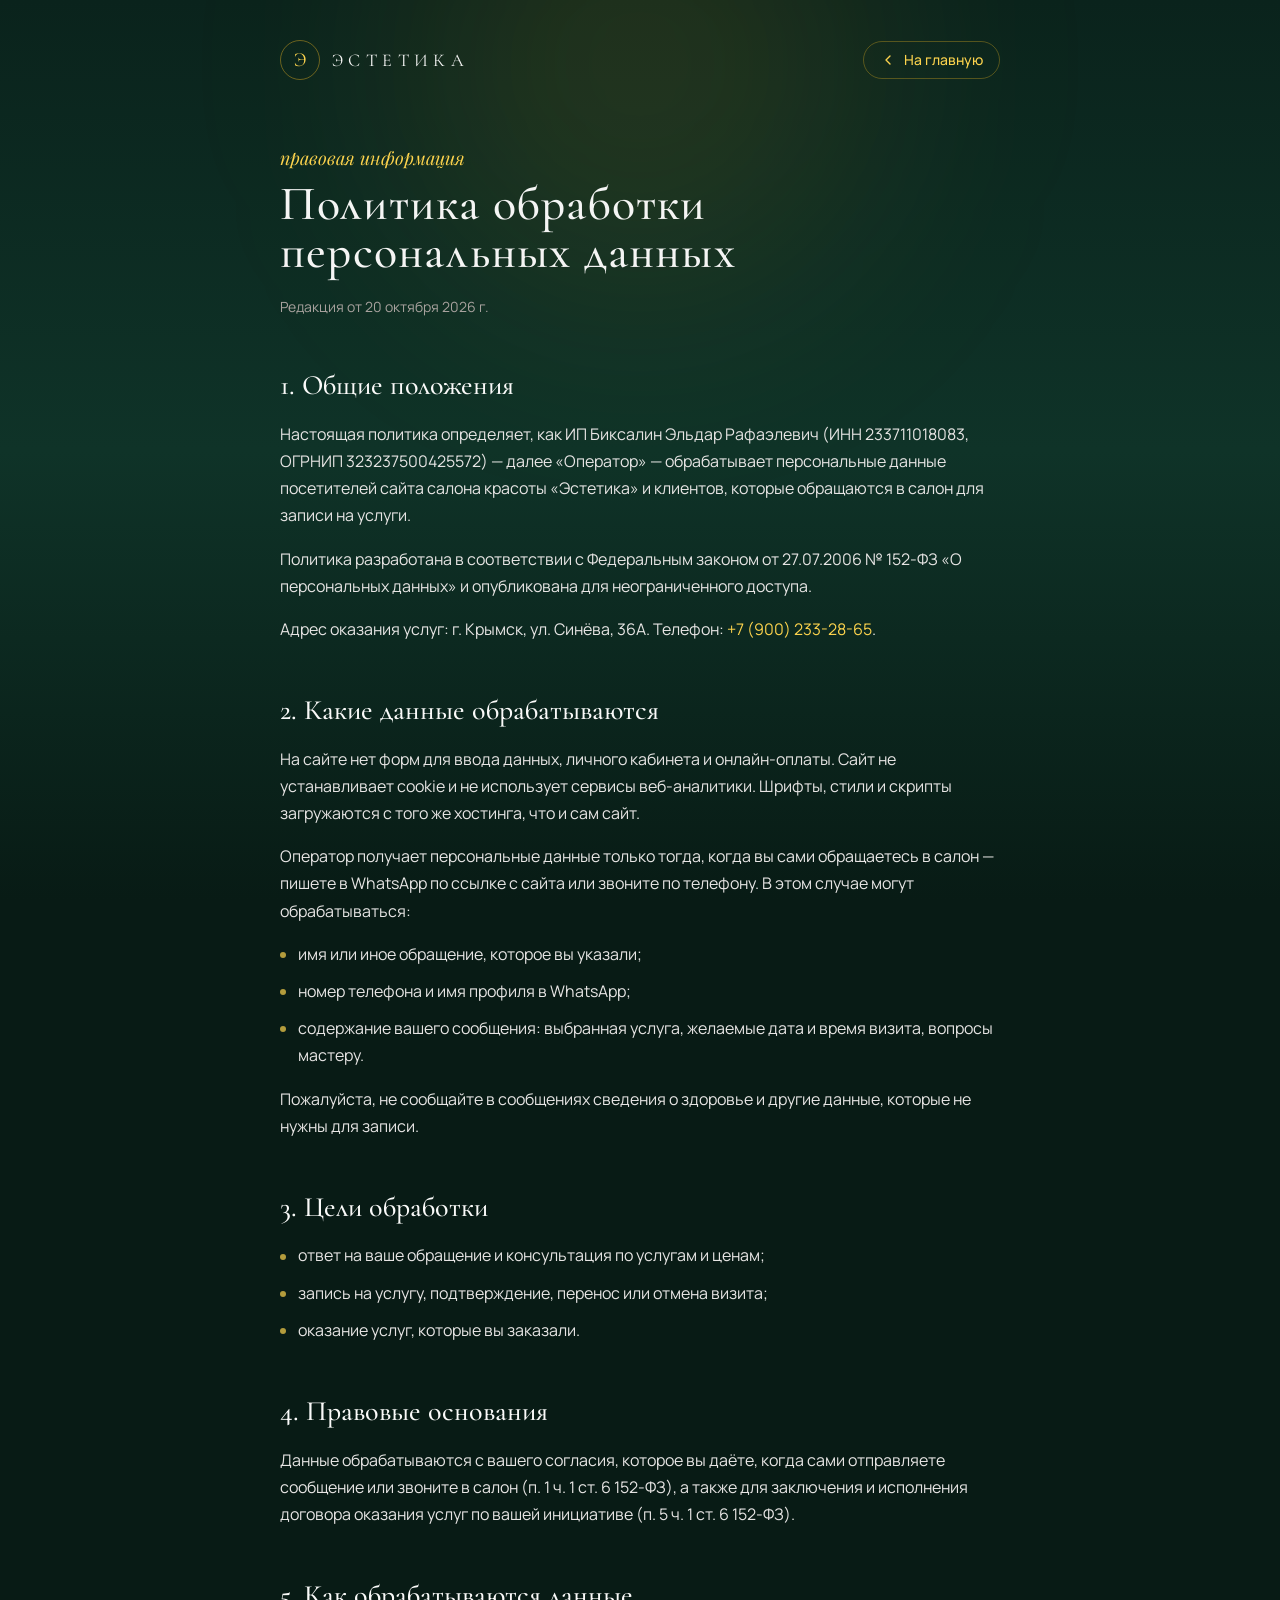
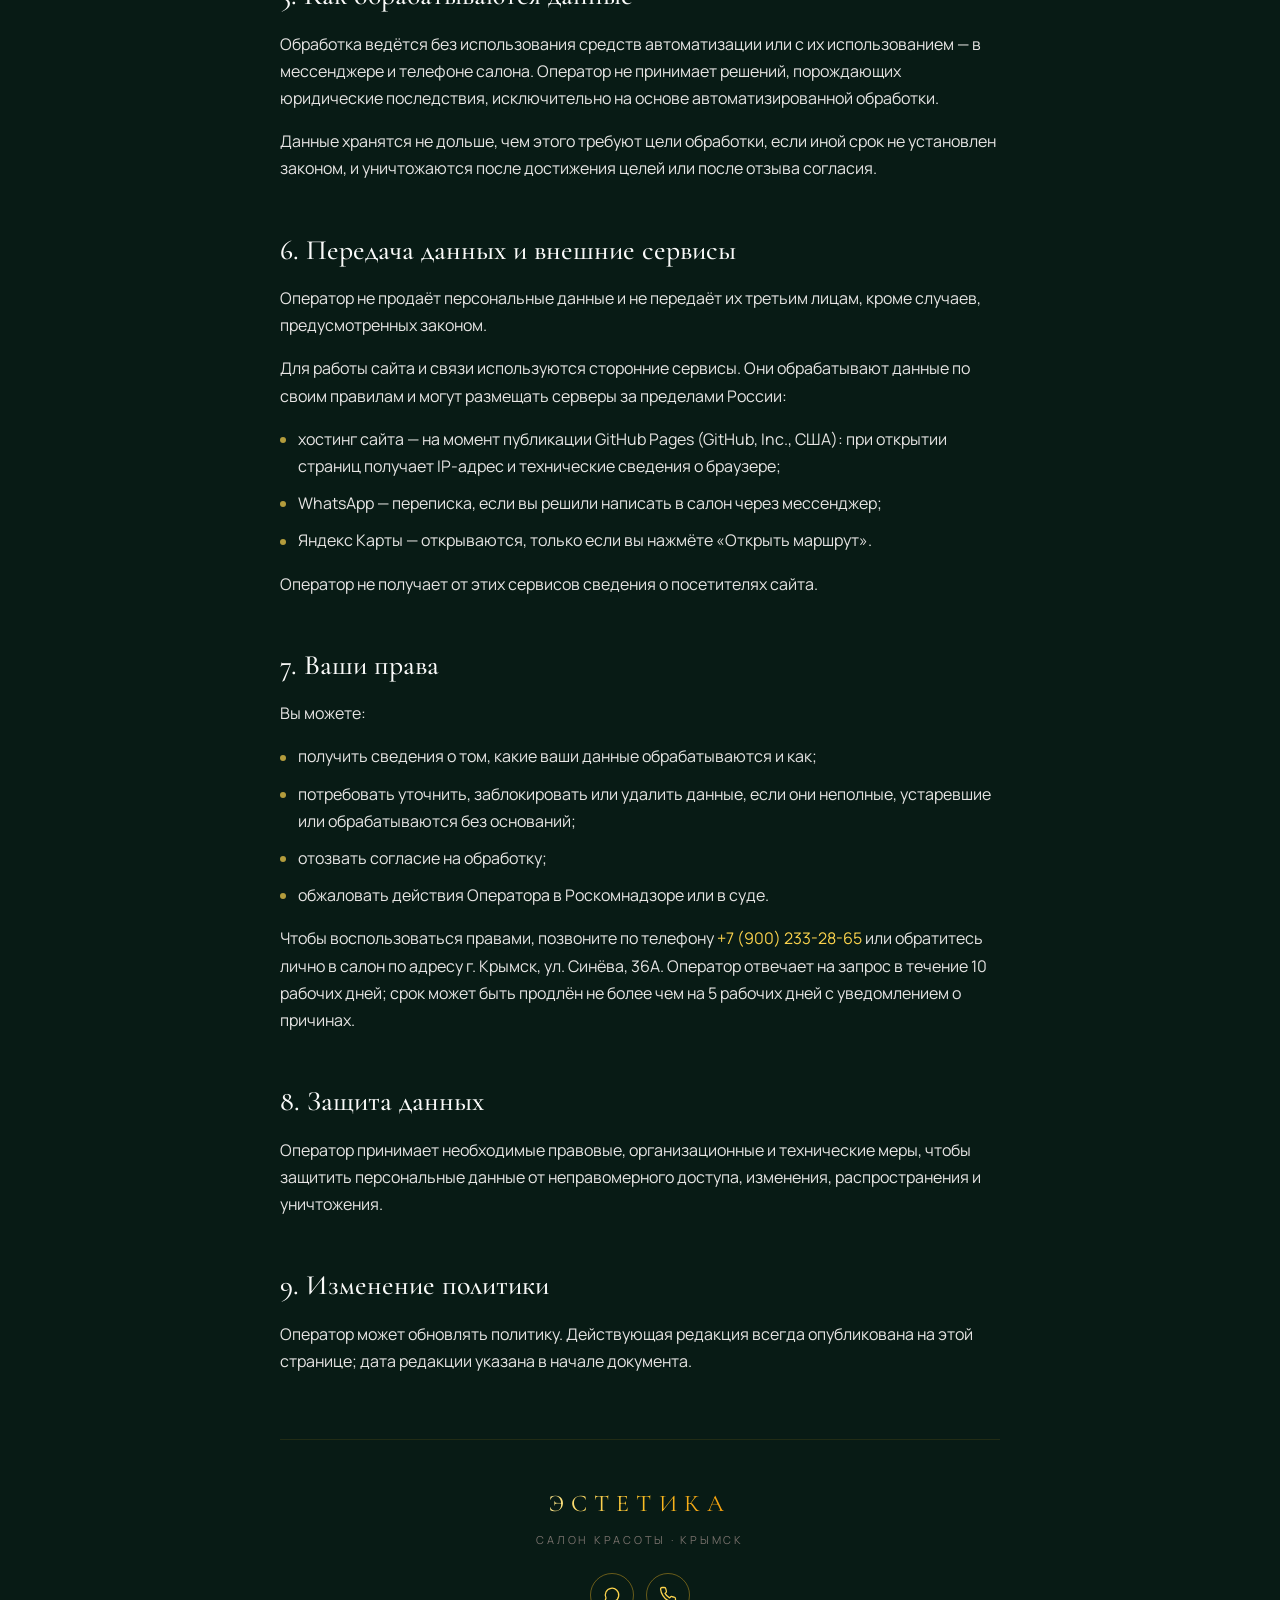
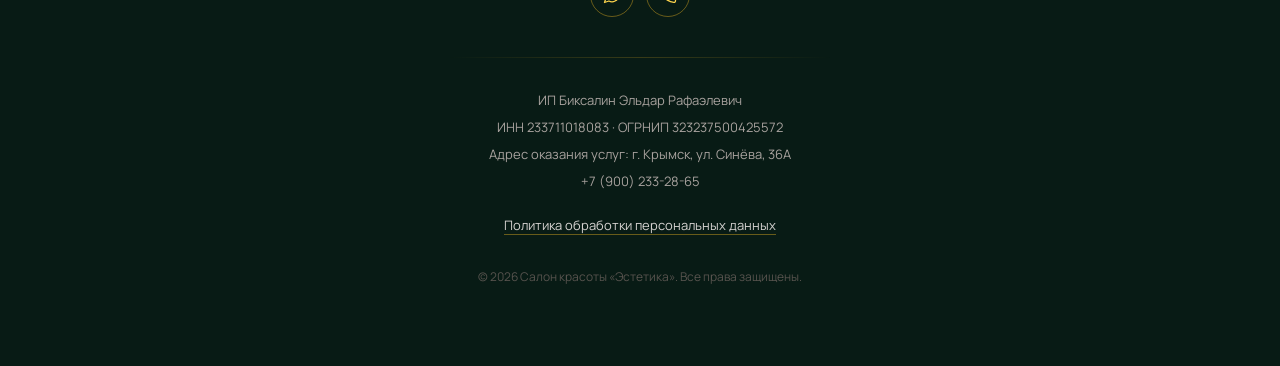
==== commit db87398f: "Готовый сайт: фото в assets, локальные шрифты и скрипты, футер с реквизитами, политика ПДн - 42 фото" ====
--- a/privacy.html
+++ b/privacy.html
@@ -7,16 +7,11 @@
   <meta name="description" content="Политика обработки персональных данных салона красоты «Эстетика», Крымск.">
   <meta name="theme-color" content="#081b15" />
   <meta name="color-scheme" content="dark" />
-  <link rel="preconnect" href="https://fonts.googleapis.com">
-  <link rel="preconnect" href="https://fonts.gstatic.com" crossorigin>
-  <link href="https://fonts.googleapis.com/css2?family=Cormorant+Garamond:ital,wght@0,400;0,500;0,600;1,400;1,500&family=Manrope:wght@400;500;600&family=Marck+Script&family=Playfair+Display:ital,wght@1,400;1,500&display=swap" rel="stylesheet">
-  <style>*,:after,:before{--tw-border-spacing-x:0;--tw-border-spacing-y:0;--tw-translate-x:0;--tw-translate-y:0;--tw-rotate:0;--tw-skew-x:0;--tw-skew-y:0;--tw-scale-x:1;--tw-scale-y:1;--tw-pan-x: ;--tw-pan-y: ;--tw-pinch-zoom: ;--tw-scroll-snap-strictness:proximity;--tw-gradient-from-position: ;--tw-gradient-via-position: ;--tw-gradient-to-position: ;--tw-ordinal: ;--tw-slashed-zero: ;--tw-numeric-figure: ;--tw-numeric-spacing: ;--tw-numeric-fraction: ;--tw-ring-inset: ;--tw-ring-offset-width:0px;--tw-ring-offset-color:#fff;--tw-ring-color:rgba(59,130,246,.5);--tw-ring-offset-shadow:0 0 #0000;--tw-ring-shadow:0 0 #0000;--tw-shadow:0 0 #0000;--tw-shadow-colored:0 0 #0000;--tw-blur: ;--tw-brightness: ;--tw-contrast: ;--tw-grayscale: ;--tw-hue-rotate: ;--tw-invert: ;--tw-saturate: ;--tw-sepia: ;--tw-drop-shadow: ;--tw-backdrop-blur: ;--tw-backdrop-brightness: ;--tw-backdrop-contrast: ;--tw-backdrop-grayscale: ;--tw-backdrop-hue-rotate: ;--tw-backdrop-invert: ;--tw-backdrop-opacity: ;--tw-backdrop-saturate: ;--tw-backdrop-sepia: ;--tw-contain-size: ;--tw-contain-layout: ;--tw-contain-paint: ;--tw-contain-style: }::backdrop{--tw-border-spacing-x:0;--tw-border-spacing-y:0;--tw-translate-x:0;--tw-translate-y:0;--tw-rotate:0;--tw-skew-x:0;--tw-skew-y:0;--tw-scale-x:1;--tw-scale-y:1;--tw-pan-x: ;--tw-pan-y: ;--tw-pinch-zoom: ;--tw-scroll-snap-strictness:proximity;--tw-gradient-from-position: ;--tw-gradient-via-position: ;--tw-gradient-to-position: ;--tw-ordinal: ;--tw-slashed-zero: ;--tw-numeric-figure: ;--tw-numeric-spacing: ;--tw-numeric-fraction: ;--tw-ring-inset: ;--tw-ring-offset-width:0px;--tw-ring-offset-color:#fff;--tw-ring-color:rgba(59,130,246,.5);--tw-ring-offset-shadow:0 0 #0000;--tw-ring-shadow:0 0 #0000;--tw-shadow:0 0 #0000;--tw-shadow-colored:0 0 #0000;--tw-blur: ;--tw-brightness: ;--tw-contrast: ;--tw-grayscale: ;--tw-hue-rotate: ;--tw-invert: ;--tw-saturate: ;--tw-sepia: ;--tw-drop-shadow: ;--tw-backdrop-blur: ;--tw-backdrop-brightness: ;--tw-backdrop-contrast: ;--tw-backdrop-grayscale: ;--tw-backdrop-hue-rotate: ;--tw-backdrop-invert: ;--tw-backdrop-opacity: ;--tw-backdrop-saturate: ;--tw-backdrop-sepia: ;--tw-contain-size: ;--tw-contain-layout: ;--tw-contain-paint: ;--tw-contain-style: }/*! tailwindcss v3.4.17 | MIT License | https://tailwindcss.com*/*,:after,:before{border:0 solid #e5e7eb;box-sizing:border-box}:after,:before{--tw-content:""}:host,html{line-height:1.5;-webkit-text-size-adjust:100%;font-family:Manrope,system-ui,sans-serif;font-feature-settings:normal;font-variation-settings:normal;-moz-tab-size:4;-o-tab-size:4;tab-size:4;-webkit-tap-highlight-color:transparent}body{line-height:inherit;margin:0}hr{border-top-width:1px;color:inherit;height:0}abbr:where([title]){-webkit-text-decoration:underline dotted;text-decoration:underline dotted}h1,h2,h3,h4,h5,h6{font-size:inherit;font-weight:inherit}a{color:inherit;text-decoration:inherit}b,strong{font-weight:bolder}code,kbd,pre,samp{font-family:ui-monospace,SFMono-Regular,Menlo,Monaco,Consolas,Liberation Mono,Courier New,monospace;font-feature-settings:normal;font-size:1em;font-variation-settings:normal}small{font-size:80%}sub,sup{font-size:75%;line-height:0;position:relative;vertical-align:baseline}sub{bottom:-.25em}sup{top:-.5em}table{border-collapse:collapse;border-color:inherit;text-indent:0}button,input,optgroup,select,textarea{color:inherit;font-family:inherit;font-feature-settings:inherit;font-size:100%;font-variation-settings:inherit;font-weight:inherit;letter-spacing:inherit;line-height:inherit;margin:0;padding:0}button,select{text-transform:none}button,input:where([type=button]),input:where([type=reset]),input:where([type=submit]){-webkit-appearance:button;background-color:transparent;background-image:none}:-moz-focusring{outline:auto}:-moz-ui-invalid{box-shadow:none}progress{vertical-align:baseline}::-webkit-inner-spin-button,::-webkit-outer-spin-button{height:auto}[type=search]{-webkit-appearance:textfield;outline-offset:-2px}::-webkit-search-decoration{-webkit-appearance:none}::-webkit-file-upload-button{-webkit-appearance:button;font:inherit}summary{display:list-item}blockquote,dd,dl,figure,h1,h2,h3,h4,h5,h6,hr,p,pre{margin:0}fieldset{margin:0}fieldset,legend{padding:0}menu,ol,ul{list-style:none;margin:0;padding:0}dialog{padding:0}textarea{resize:vertical}input::-moz-placeholder,textarea::-moz-placeholder{color:#9ca3af;opacity:1}input::placeholder,textarea::placeholder{color:#9ca3af;opacity:1}[role=button],button{cursor:pointer}:disabled{cursor:default}audio,canvas,embed,iframe,img,object,svg,video{display:block;vertical-align:middle}img,video{height:auto;max-width:100%}[hidden]:where(:not([hidden=until-found])){display:none}.pointer-events-none{pointer-events:none}.fixed{position:fixed}.absolute{position:absolute}.relative{position:relative}.inset-0{inset:0}.-top-40{top:-10rem}.left-1\/2{left:50%}.mx-auto{margin-left:auto;margin-right:auto}.mt-10{margin-top:2.5rem}.mt-12{margin-top:3rem}.mt-16{margin-top:4rem}.mt-2{margin-top:.5rem}.mt-3{margin-top:.75rem}.mt-4{margin-top:1rem}.mt-5{margin-top:1.25rem}.mt-6{margin-top:1.5rem}.mt-8{margin-top:2rem}.mt-\[0\.7em\]{margin-top:.7em}.inline-block{display:inline-block}.flex{display:flex}.inline-flex{display:inline-flex}.hidden{display:none}.h-1\.5{height:.375rem}.h-10{height:2.5rem}.h-11{height:2.75rem}.h-4{height:1rem}.h-\[18px\]{height:18px}.h-\[28rem\]{height:28rem}.h-px{height:1px}.min-h-screen{min-height:100vh}.w-1\.5{width:.375rem}.w-10{width:2.5rem}.w-11{width:2.75rem}.w-4{width:1rem}.w-\[18px\]{width:18px}.w-\[28rem\]{width:28rem}.w-full{width:100%}.max-w-3xl{max-width:48rem}.max-w-sm{max-width:24rem}.shrink-0{flex-shrink:0}.-translate-x-1\/2{--tw-translate-x:-50%;transform:translate(var(--tw-translate-x),var(--tw-translate-y)) rotate(var(--tw-rotate)) skewX(var(--tw-skew-x)) skewY(var(--tw-skew-y)) scaleX(var(--tw-scale-x)) scaleY(var(--tw-scale-y))}.items-center{align-items:center}.justify-center{justify-content:center}.justify-between{justify-content:space-between}.gap-2{gap:.5rem}.gap-3{gap:.75rem}.gap-4{gap:1rem}.space-y-1\.5>:not([hidden])~:not([hidden]){--tw-space-y-reverse:0;margin-bottom:calc(.375rem*var(--tw-space-y-reverse));margin-top:calc(.375rem*(1 - var(--tw-space-y-reverse)))}.space-y-2\.5>:not([hidden])~:not([hidden]){--tw-space-y-reverse:0;margin-bottom:calc(.625rem*var(--tw-space-y-reverse));margin-top:calc(.625rem*(1 - var(--tw-space-y-reverse)))}.overflow-hidden{overflow:hidden}.rounded-full{border-radius:9999px}.border{border-width:1px}.border-t{border-top-width:1px}.border-amber-400\/10{border-color:rgba(251,191,36,.1)}.border-amber-400\/30{border-color:rgba(251,191,36,.3)}.border-amber-400\/40{border-color:rgba(251,191,36,.4)}.bg-amber-300\/70{background-color:rgba(252,211,77,.7)}.bg-amber-400\/10{background-color:rgba(251,191,36,.1)}.bg-gradient-to-b{background-image:linear-gradient(to bottom,var(--tw-gradient-stops))}.bg-gradient-to-r{background-image:linear-gradient(to right,var(--tw-gradient-stops))}.from-\[\#0a231c\]{--tw-gradient-from:#0a231c var(--tw-gradient-from-position);--tw-gradient-to:rgba(10,35,28,0) var(--tw-gradient-to-position);--tw-gradient-stops:var(--tw-gradient-from),var(--tw-gradient-to)}.from-transparent{--tw-gradient-from:transparent var(--tw-gradient-from-position);--tw-gradient-to:transparent var(--tw-gradient-to-position);--tw-gradient-stops:var(--tw-gradient-from),var(--tw-gradient-to)}.via-\[\#0f3328\]{--tw-gradient-to:rgba(15,51,40,0) var(--tw-gradient-to-position);--tw-gradient-stops:var(--tw-gradient-from),#0f3328 var(--tw-gradient-via-position),var(--tw-gradient-to)}.via-amber-400\/20{--tw-gradient-to:rgba(251,191,36,0) var(--tw-gradient-to-position);--tw-gradient-stops:var(--tw-gradient-from),rgba(251,191,36,.2) var(--tw-gradient-via-position),var(--tw-gradient-to)}.to-\[\#081b15\]{--tw-gradient-to:#081b15 var(--tw-gradient-to-position)}.to-transparent{--tw-gradient-to:transparent var(--tw-gradient-to-position)}.px-4{padding-left:1rem;padding-right:1rem}.px-6{padding-left:1.5rem;padding-right:1.5rem}.py-2{padding-bottom:.5rem;padding-top:.5rem}.pb-16{padding-bottom:4rem}.pb-4{padding-bottom:1rem}.pt-12{padding-top:3rem}.pt-6{padding-top:1.5rem}.text-center{text-align:center}.font-italic{font-family:Playfair Display,serif}.font-sans{font-family:Manrope,system-ui,sans-serif}.font-serif{font-family:Cormorant Garamond,serif}.text-2xl{font-size:1.5rem;line-height:2rem}.text-\[11px\]{font-size:11px}.text-\[12px\]{font-size:12px}.text-\[13px\]{font-size:13px}.text-\[14px\]{font-size:14px}.text-\[2\.1rem\]{font-size:2.1rem}.text-base{font-size:1rem;line-height:1.5rem}.text-lg{font-size:1.125rem;line-height:1.75rem}.text-sm{font-size:.875rem;line-height:1.25rem}.text-xl{font-size:1.25rem;line-height:1.75rem}.font-medium{font-weight:500}.uppercase{text-transform:uppercase}.italic{font-style:italic}.leading-\[1\.7\]{line-height:1.7}.leading-relaxed{line-height:1.625}.leading-snug{line-height:1.375}.leading-tight{line-height:1.25}.tracking-\[0\.25em\]{letter-spacing:.25em}.tracking-\[0\.3em\]{letter-spacing:.3em}.tracking-wide{letter-spacing:.025em}.text-amber-300{--tw-text-opacity:1;color:rgb(252 211 77/var(--tw-text-opacity,1))}.text-stone-100{--tw-text-opacity:1;color:rgb(245 245 244/var(--tw-text-opacity,1))}.text-stone-200{--tw-text-opacity:1;color:rgb(231 229 228/var(--tw-text-opacity,1))}.text-stone-300{--tw-text-opacity:1;color:rgb(214 211 209/var(--tw-text-opacity,1))}.text-stone-400{--tw-text-opacity:1;color:rgb(168 162 158/var(--tw-text-opacity,1))}.text-stone-50{--tw-text-opacity:1;color:rgb(250 250 249/var(--tw-text-opacity,1))}.text-stone-500{--tw-text-opacity:1;color:rgb(120 113 108/var(--tw-text-opacity,1))}.text-stone-600{--tw-text-opacity:1;color:rgb(87 83 78/var(--tw-text-opacity,1))}.underline{text-decoration-line:underline}.decoration-amber-400\/40{text-decoration-color:rgba(251,191,36,.4)}.underline-offset-4{text-underline-offset:4px}.antialiased{-webkit-font-smoothing:antialiased;-moz-osx-font-smoothing:grayscale}.blur-\[120px\]{--tw-blur:blur(120px);filter:var(--tw-blur) var(--tw-brightness) var(--tw-contrast) var(--tw-grayscale) var(--tw-hue-rotate) var(--tw-invert) var(--tw-saturate) var(--tw-sepia) var(--tw-drop-shadow)}.transition{transition-duration:.15s;transition-property:color,background-color,border-color,text-decoration-color,fill,stroke,opacity,box-shadow,transform,filter,-webkit-backdrop-filter;transition-property:color,background-color,border-color,text-decoration-color,fill,stroke,opacity,box-shadow,transform,filter,backdrop-filter;transition-property:color,background-color,border-color,text-decoration-color,fill,stroke,opacity,box-shadow,transform,filter,backdrop-filter,-webkit-backdrop-filter;transition-timing-function:cubic-bezier(.4,0,.2,1)}.selection\:bg-amber-300\/30 ::-moz-selection{background-color:rgba(252,211,77,.3)}.selection\:bg-amber-300\/30 ::selection{background-color:rgba(252,211,77,.3)}.selection\:bg-amber-300\/30::-moz-selection{background-color:rgba(252,211,77,.3)}.selection\:bg-amber-300\/30::selection{background-color:rgba(252,211,77,.3)}.hover\:border-amber-300:hover{--tw-border-opacity:1;border-color:rgb(252 211 77/var(--tw-border-opacity,1))}.hover\:bg-amber-400\/10:hover{background-color:rgba(251,191,36,.1)}.hover\:text-amber-200:hover{--tw-text-opacity:1;color:rgb(253 230 138/var(--tw-text-opacity,1))}.hover\:text-amber-300:hover{--tw-text-opacity:1;color:rgb(252 211 77/var(--tw-text-opacity,1))}.hover\:decoration-amber-300:hover{text-decoration-color:#fcd34d}@media (min-width:380px){.min-\[380px\]\:inline{display:inline}}@media (min-width:640px){.sm\:text-4xl{font-size:2.25rem;line-height:2.5rem}}@media (min-width:768px){.md\:mt-16{margin-top:4rem}.md\:pt-10{padding-top:2.5rem}.md\:text-5xl{font-size:3rem;line-height:1}.md\:text-\[1\.75rem\]{font-size:1.75rem}}</style>
-  <style>
-    html, body { background-color: #081b15 !important; overscroll-behavior-y: none; }
-    body { -webkit-tap-highlight-color: transparent; font-weight: 400; line-height: 1.6; text-rendering: optimizeLegibility; }
-    .text-gold { background: linear-gradient(90deg, #fde68a 0%, #fbbf24 50%, #f59e0b 100%); -webkit-background-clip: text; background-clip: text; color: transparent; }
-    .doc h2 { scroll-margin-top: 1.5rem; }
-  </style>
+  <link rel="preload" href="assets/fonts/manrope.woff" as="font" type="font/woff" crossorigin>
+  <link rel="stylesheet" href="assets/css/styles.css">
+  <link rel="icon" href="favicon.svg" type="image/svg+xml">
+  <link rel="icon" href="assets/icons/favicon-32.png" type="image/png" sizes="32x32">
+  <link rel="apple-touch-icon" href="assets/icons/apple-touch-icon.png">
 </head>
 <body class="min-h-screen font-sans text-stone-100 antialiased selection:bg-amber-300/30">
   <div aria-hidden="true" class="pointer-events-none fixed inset-0 overflow-hidden bg-gradient-to-b from-[#0a231c] via-[#0f3328] to-[#081b15]">
@@ -36,22 +31,22 @@
     </header>
 
     <main class="doc mt-12 md:mt-16">
-      <p class="font-italic text-lg italic text-amber-300">проект документа</p>
+      <p class="font-italic text-lg italic text-amber-300">правовая информация</p>
       <h1 class="mt-2 font-serif text-[2.1rem] font-medium leading-tight tracking-wide sm:text-4xl md:text-5xl">Политика обработки персональных данных</h1>
-      <p class="mt-5 text-[14px] text-stone-400">Редакция от 19 октября 2026 г.</p>
+      <p class="mt-5 text-[14px] text-stone-400">Редакция от 20 октября 2026 г.</p>
       <h2 id="p1" class="mt-12 font-serif text-2xl font-medium leading-snug text-stone-50 md:text-[1.75rem]">1. Общие положения</h2>
       <p class="mt-4 text-base leading-[1.7] text-stone-200">Настоящая политика определяет, как ИП Биксалин Эльдар Рафаэлевич (ИНН 233711018083, ОГРНИП 323237500425572) — далее «Оператор» — обрабатывает персональные данные посетителей сайта салона красоты «Эстетика» и клиентов, которые обращаются в салон для записи на услуги.</p>
       <p class="mt-4 text-base leading-[1.7] text-stone-200">Политика разработана в соответствии с Федеральным законом от 27.07.2006 № 152-ФЗ «О персональных данных» и опубликована для неограниченного доступа.</p>
       <p class="mt-4 text-base leading-[1.7] text-stone-200">Адрес оказания услуг: г. Крымск, ул. Синёва, 36А. Телефон: <a href="tel:+79002332865" class="text-amber-300 transition hover:text-amber-200">+7 (900) 233-28-65</a>.</p>
       <h2 id="p2" class="mt-12 font-serif text-2xl font-medium leading-snug text-stone-50 md:text-[1.75rem]">2. Какие данные обрабатываются</h2>
-      <p class="mt-4 text-base leading-[1.7] text-stone-200">На сайте нет форм для ввода данных, личного кабинета и онлайн-оплаты. Сайт не устанавливает собственные cookie и не использует сервисы веб-аналитики.</p>
+      <p class="mt-4 text-base leading-[1.7] text-stone-200">На сайте нет форм для ввода данных, личного кабинета и онлайн-оплаты. Сайт не устанавливает cookie и не использует сервисы веб-аналитики. Шрифты, стили и скрипты загружаются с того же хостинга, что и сам сайт.</p>
       <p class="mt-4 text-base leading-[1.7] text-stone-200">Оператор получает персональные данные только тогда, когда вы сами обращаетесь в салон — пишете в WhatsApp по ссылке с сайта или звоните по телефону. В этом случае могут обрабатываться:</p>
       <ul class="mt-4 space-y-2.5 text-base leading-[1.7] text-stone-200">
         <li class="flex gap-3"><span aria-hidden="true" class="mt-[0.7em] h-1.5 w-1.5 shrink-0 rounded-full bg-amber-300/70"></span><span>имя или иное обращение, которое вы указали;</span></li>
         <li class="flex gap-3"><span aria-hidden="true" class="mt-[0.7em] h-1.5 w-1.5 shrink-0 rounded-full bg-amber-300/70"></span><span>номер телефона и имя профиля в WhatsApp;</span></li>
         <li class="flex gap-3"><span aria-hidden="true" class="mt-[0.7em] h-1.5 w-1.5 shrink-0 rounded-full bg-amber-300/70"></span><span>содержание вашего сообщения: выбранная услуга, желаемые дата и время визита, вопросы мастеру.</span></li>
       </ul>
-      <p class="mt-4 text-base leading-[1.7] text-stone-200">Не сообщайте в сообщениях сведения о здоровье и другие данные, которые не нужны для записи. Если для процедуры важны противопоказания, мастер уточнит их лично в салоне.</p>
+      <p class="mt-4 text-base leading-[1.7] text-stone-200">Пожалуйста, не сообщайте в сообщениях сведения о здоровье и другие данные, которые не нужны для записи.</p>
       <h2 id="p3" class="mt-12 font-serif text-2xl font-medium leading-snug text-stone-50 md:text-[1.75rem]">3. Цели обработки</h2>
       <ul class="mt-4 space-y-2.5 text-base leading-[1.7] text-stone-200">
         <li class="flex gap-3"><span aria-hidden="true" class="mt-[0.7em] h-1.5 w-1.5 shrink-0 rounded-full bg-amber-300/70"></span><span>ответ на ваше обращение и консультация по услугам и ценам;</span></li>
@@ -65,11 +60,10 @@
       <p class="mt-4 text-base leading-[1.7] text-stone-200">Данные хранятся не дольше, чем этого требуют цели обработки, если иной срок не установлен законом, и уничтожаются после достижения целей или после отзыва согласия.</p>
       <h2 id="p6" class="mt-12 font-serif text-2xl font-medium leading-snug text-stone-50 md:text-[1.75rem]">6. Передача данных и внешние сервисы</h2>
       <p class="mt-4 text-base leading-[1.7] text-stone-200">Оператор не продаёт персональные данные и не передаёт их третьим лицам, кроме случаев, предусмотренных законом.</p>
-      <p class="mt-4 text-base leading-[1.7] text-stone-200">Для работы сайта и связи используются сторонние сервисы. Они обрабатывают данные по своим правилам, и часть из них размещает серверы за пределами России:</p>
+      <p class="mt-4 text-base leading-[1.7] text-stone-200">Для работы сайта и связи используются сторонние сервисы. Они обрабатывают данные по своим правилам и могут размещать серверы за пределами России:</p>
       <ul class="mt-4 space-y-2.5 text-base leading-[1.7] text-stone-200">
-        <li class="flex gap-3"><span aria-hidden="true" class="mt-[0.7em] h-1.5 w-1.5 shrink-0 rounded-full bg-amber-300/70"></span><span>WhatsApp — переписка, если вы выбрали запись через мессенджер;</span></li>
-        <li class="flex gap-3"><span aria-hidden="true" class="mt-[0.7em] h-1.5 w-1.5 shrink-0 rounded-full bg-amber-300/70"></span><span>GitHub Pages — хостинг сайта: при открытии страниц получает IP-адрес и технические сведения о браузере;</span></li>
-        <li class="flex gap-3"><span aria-hidden="true" class="mt-[0.7em] h-1.5 w-1.5 shrink-0 rounded-full bg-amber-300/70"></span><span>Google Fonts, jsDelivr и cdnjs — загрузка шрифтов и библиотек оформления: получают IP-адрес и технические сведения о браузере;</span></li>
+        <li class="flex gap-3"><span aria-hidden="true" class="mt-[0.7em] h-1.5 w-1.5 shrink-0 rounded-full bg-amber-300/70"></span><span>хостинг сайта — на момент публикации GitHub Pages (GitHub, Inc., США): при открытии страниц получает IP-адрес и технические сведения о браузере;</span></li>
+        <li class="flex gap-3"><span aria-hidden="true" class="mt-[0.7em] h-1.5 w-1.5 shrink-0 rounded-full bg-amber-300/70"></span><span>WhatsApp — переписка, если вы решили написать в салон через мессенджер;</span></li>
         <li class="flex gap-3"><span aria-hidden="true" class="mt-[0.7em] h-1.5 w-1.5 shrink-0 rounded-full bg-amber-300/70"></span><span>Яндекс Карты — открываются, только если вы нажмёте «Открыть маршрут».</span></li>
       </ul>
       <p class="mt-4 text-base leading-[1.7] text-stone-200">Оператор не получает от этих сервисов сведения о посетителях сайта.</p>
@@ -81,7 +75,7 @@
         <li class="flex gap-3"><span aria-hidden="true" class="mt-[0.7em] h-1.5 w-1.5 shrink-0 rounded-full bg-amber-300/70"></span><span>отозвать согласие на обработку;</span></li>
         <li class="flex gap-3"><span aria-hidden="true" class="mt-[0.7em] h-1.5 w-1.5 shrink-0 rounded-full bg-amber-300/70"></span><span>обжаловать действия Оператора в Роскомнадзоре или в суде.</span></li>
       </ul>
-      <p class="mt-4 text-base leading-[1.7] text-stone-200">Чтобы воспользоваться правами, позвоните по телефону <a href="tel:+79002332865" class="text-amber-300 transition hover:text-amber-200">+7 (900) 233-28-65</a> или обратитесь в салон по адресу г. Крымск, ул. Синёва, 36А. Оператор отвечает на запрос в течение 10 рабочих дней; срок может быть продлён не более чем на 5 рабочих дней с уведомлением о причинах.</p>
+      <p class="mt-4 text-base leading-[1.7] text-stone-200">Чтобы воспользоваться правами, позвоните по телефону <a href="tel:+79002332865" class="text-amber-300 transition hover:text-amber-200">+7 (900) 233-28-65</a> или обратитесь лично в салон по адресу г. Крымск, ул. Синёва, 36А. Оператор отвечает на запрос в течение 10 рабочих дней; срок может быть продлён не более чем на 5 рабочих дней с уведомлением о причинах.</p>
       <h2 id="p8" class="mt-12 font-serif text-2xl font-medium leading-snug text-stone-50 md:text-[1.75rem]">8. Защита данных</h2>
       <p class="mt-4 text-base leading-[1.7] text-stone-200">Оператор принимает необходимые правовые, организационные и технические меры, чтобы защитить персональные данные от неправомерного доступа, изменения, распространения и уничтожения.</p>
       <h2 id="p9" class="mt-12 font-serif text-2xl font-medium leading-snug text-stone-50 md:text-[1.75rem]">9. Изменение политики</h2>
--- a/assets/css/styles.css
+++ b/assets/css/styles.css
@@ -0,0 +1 @@
+*,:after,:before{--tw-border-spacing-x:0;--tw-border-spacing-y:0;--tw-translate-x:0;--tw-translate-y:0;--tw-rotate:0;--tw-skew-x:0;--tw-skew-y:0;--tw-scale-x:1;--tw-scale-y:1;--tw-pan-x: ;--tw-pan-y: ;--tw-pinch-zoom: ;--tw-scroll-snap-strictness:proximity;--tw-gradient-from-position: ;--tw-gradient-via-position: ;--tw-gradient-to-position: ;--tw-ordinal: ;--tw-slashed-zero: ;--tw-numeric-figure: ;--tw-numeric-spacing: ;--tw-numeric-fraction: ;--tw-ring-inset: ;--tw-ring-offset-width:0px;--tw-ring-offset-color:#fff;--tw-ring-color:rgba(59,130,246,.5);--tw-ring-offset-shadow:0 0 #0000;--tw-ring-shadow:0 0 #0000;--tw-shadow:0 0 #0000;--tw-shadow-colored:0 0 #0000;--tw-blur: ;--tw-brightness: ;--tw-contrast: ;--tw-grayscale: ;--tw-hue-rotate: ;--tw-invert: ;--tw-saturate: ;--tw-sepia: ;--tw-drop-shadow: ;--tw-backdrop-blur: ;--tw-backdrop-brightness: ;--tw-backdrop-contrast: ;--tw-backdrop-grayscale: ;--tw-backdrop-hue-rotate: ;--tw-backdrop-invert: ;--tw-backdrop-opacity: ;--tw-backdrop-saturate: ;--tw-backdrop-sepia: ;--tw-contain-size: ;--tw-contain-layout: ;--tw-contain-paint: ;--tw-contain-style: }::backdrop{--tw-border-spacing-x:0;--tw-border-spacing-y:0;--tw-translate-x:0;--tw-translate-y:0;--tw-rotate:0;--tw-skew-x:0;--tw-skew-y:0;--tw-scale-x:1;--tw-scale-y:1;--tw-pan-x: ;--tw-pan-y: ;--tw-pinch-zoom: ;--tw-scroll-snap-strictness:proximity;--tw-gradient-from-position: ;--tw-gradient-via-position: ;--tw-gradient-to-position: ;--tw-ordinal: ;--tw-slashed-zero: ;--tw-numeric-figure: ;--tw-numeric-spacing: ;--tw-numeric-fraction: ;--tw-ring-inset: ;--tw-ring-offset-width:0px;--tw-ring-offset-color:#fff;--tw-ring-color:rgba(59,130,246,.5);--tw-ring-offset-shadow:0 0 #0000;--tw-ring-shadow:0 0 #0000;--tw-shadow:0 0 #0000;--tw-shadow-colored:0 0 #0000;--tw-blur: ;--tw-brightness: ;--tw-contrast: ;--tw-grayscale: ;--tw-hue-rotate: ;--tw-invert: ;--tw-saturate: ;--tw-sepia: ;--tw-drop-shadow: ;--tw-backdrop-blur: ;--tw-backdrop-brightness: ;--tw-backdrop-contrast: ;--tw-backdrop-grayscale: ;--tw-backdrop-hue-rotate: ;--tw-backdrop-invert: ;--tw-backdrop-opacity: ;--tw-backdrop-saturate: ;--tw-backdrop-sepia: ;--tw-contain-size: ;--tw-contain-layout: ;--tw-contain-paint: ;--tw-contain-style: }/*! tailwindcss v3.4.17 | MIT License | https://tailwindcss.com*/*,:after,:before{border:0 solid #e5e7eb;box-sizing:border-box}:after,:before{--tw-content:""}:host,html{line-height:1.5;-webkit-text-size-adjust:100%;font-family:Manrope,system-ui,-apple-system,Segoe UI,Roboto,sans-serif;font-feature-settings:normal;font-variation-settings:normal;-moz-tab-size:4;-o-tab-size:4;tab-size:4;-webkit-tap-highlight-color:transparent}body{line-height:inherit;margin:0}hr{border-top-width:1px;color:inherit;height:0}abbr:where([title]){-webkit-text-decoration:underline dotted;text-decoration:underline dotted}h1,h2,h3,h4,h5,h6{font-size:inherit;font-weight:inherit}a{color:inherit;text-decoration:inherit}b,strong{font-weight:bolder}code,kbd,pre,samp{font-family:ui-monospace,SFMono-Regular,Menlo,Monaco,Consolas,Liberation Mono,Courier New,monospace;font-feature-settings:normal;font-size:1em;font-variation-settings:normal}small{font-size:80%}sub,sup{font-size:75%;line-height:0;position:relative;vertical-align:baseline}sub{bottom:-.25em}sup{top:-.5em}table{border-collapse:collapse;border-color:inherit;text-indent:0}button,input,optgroup,select,textarea{color:inherit;font-family:inherit;font-feature-settings:inherit;font-size:100%;font-variation-settings:inherit;font-weight:inherit;letter-spacing:inherit;line-height:inherit;margin:0;padding:0}button,select{text-transform:none}button,input:where([type=button]),input:where([type=reset]),input:where([type=submit]){-webkit-appearance:button;background-color:transparent;background-image:none}:-moz-focusring{outline:auto}:-moz-ui-invalid{box-shadow:none}progress{vertical-align:baseline}::-webkit-inner-spin-button,::-webkit-outer-spin-button{height:auto}[type=search]{-webkit-appearance:textfield;outline-offset:-2px}::-webkit-search-decoration{-webkit-appearance:none}::-webkit-file-upload-button{-webkit-appearance:button;font:inherit}summary{display:list-item}blockquote,dd,dl,figure,h1,h2,h3,h4,h5,h6,hr,p,pre{margin:0}fieldset{margin:0}fieldset,legend{padding:0}menu,ol,ul{list-style:none;margin:0;padding:0}dialog{padding:0}textarea{resize:vertical}input::-moz-placeholder,textarea::-moz-placeholder{color:#9ca3af;opacity:1}input::placeholder,textarea::placeholder{color:#9ca3af;opacity:1}[role=button],button{cursor:pointer}:disabled{cursor:default}audio,canvas,embed,iframe,img,object,svg,video{display:block;vertical-align:middle}img,video{height:auto;max-width:100%}[hidden]:where(:not([hidden=until-found])){display:none}.pointer-events-none{pointer-events:none}.visible{visibility:visible}.fixed{position:fixed}.absolute{position:absolute}.relative{position:relative}.inset-0{inset:0}.inset-x-0{left:0;right:0}.inset-y-0{bottom:0;top:0}.-left-32{left:-8rem}.-right-16{right:-4rem}.-right-8{right:-2rem}.-top-16{top:-4rem}.-top-40{top:-10rem}.-top-8{top:-2rem}.bottom-0{bottom:0}.bottom-3{bottom:.75rem}.bottom-4{bottom:1rem}.left-0{left:0}.left-1\/2{left:50%}.left-3{left:.75rem}.left-4{left:1rem}.right-0{right:0}.right-3{right:.75rem}.top-1\/2{top:50%}.top-3{top:.75rem}.z-40{z-index:40}.z-50{z-index:50}.col-span-2{grid-column:span 2/span 2}.-m-3{margin:-.75rem}.-mx-6{margin-left:-1.5rem;margin-right:-1.5rem}.mx-auto{margin-left:auto;margin-right:auto}.my-7{margin-bottom:1.75rem;margin-top:1.75rem}.mb-3{margin-bottom:.75rem}.mt-0\.5{margin-top:.125rem}.mt-1\.5{margin-top:.375rem}.mt-10{margin-top:2.5rem}.mt-12{margin-top:3rem}.mt-16{margin-top:4rem}.mt-2{margin-top:.5rem}.mt-3{margin-top:.75rem}.mt-4{margin-top:1rem}.mt-5{margin-top:1.25rem}.mt-6{margin-top:1.5rem}.mt-8{margin-top:2rem}.mt-9{margin-top:2.25rem}.mt-\[0\.7em\]{margin-top:.7em}.block{display:block}.inline-block{display:inline-block}.flex{display:flex}.inline-flex{display:inline-flex}.grid{display:grid}.hidden{display:none}.aspect-\[16\/10\]{aspect-ratio:16/10}.aspect-\[3\/4\]{aspect-ratio:3/4}.aspect-\[4\/5\]{aspect-ratio:4/5}.h-1\.5{height:.375rem}.h-10{height:2.5rem}.h-11{height:2.75rem}.h-12{height:3rem}.h-2\/5{height:40%}.h-3\.5{height:.875rem}.h-32{height:8rem}.h-4{height:1rem}.h-48{height:12rem}.h-5{height:1.25rem}.h-6{height:1.5rem}.h-80{height:20rem}.h-\[18px\]{height:18px}.h-\[28rem\]{height:28rem}.h-\[3px\]{height:3px}.h-full{height:100%}.h-px{height:1px}.min-h-screen{min-height:100vh}.w-0{width:0}.w-1\.5{width:.375rem}.w-10{width:2.5rem}.w-11{width:2.75rem}.w-12{width:3rem}.w-3\.5{width:.875rem}.w-32{width:8rem}.w-4{width:1rem}.w-40{width:10rem}.w-48{width:12rem}.w-5{width:1.25rem}.w-6{width:1.5rem}.w-80{width:20rem}.w-\[18px\]{width:18px}.w-\[28rem\]{width:28rem}.w-full{width:100%}.min-w-0{min-width:0}.min-w-\[4\.5rem\]{min-width:4.5rem}.max-w-3xl{max-width:48rem}.max-w-6xl{max-width:72rem}.max-w-md{max-width:28rem}.max-w-sm{max-width:24rem}.flex-1{flex:1 1 0%}.shrink-0{flex-shrink:0}.-translate-x-1\/2{--tw-translate-x:-50%}.-translate-x-1\/2,.-translate-y-1\/2{transform:translate(var(--tw-translate-x),var(--tw-translate-y)) rotate(var(--tw-rotate)) skewX(var(--tw-skew-x)) skewY(var(--tw-skew-y)) scaleX(var(--tw-scale-x)) scaleY(var(--tw-scale-y))}.-translate-y-1\/2{--tw-translate-y:-50%}.scale-110{--tw-scale-x:1.1;--tw-scale-y:1.1}.scale-110,.transform{transform:translate(var(--tw-translate-x),var(--tw-translate-y)) rotate(var(--tw-rotate)) skewX(var(--tw-skew-x)) skewY(var(--tw-skew-y)) scaleX(var(--tw-scale-x)) scaleY(var(--tw-scale-y))}@keyframes ping{75%,to{opacity:0;transform:scale(2)}}.animate-ping{animation:ping 1s cubic-bezier(0,0,.2,1) infinite}.resize{resize:both}.snap-x{scroll-snap-type:x var(--tw-scroll-snap-strictness)}.snap-start{scroll-snap-align:start}.scroll-mt-6{scroll-margin-top:1.5rem}.grid-cols-1{grid-template-columns:repeat(1,minmax(0,1fr))}.grid-cols-2{grid-template-columns:repeat(2,minmax(0,1fr))}.grid-cols-\[minmax\(0\2c 1fr\)_auto\]{grid-template-columns:minmax(0,1fr) auto}.flex-col{flex-direction:column}.flex-wrap{flex-wrap:wrap}.items-start{align-items:flex-start}.items-center{align-items:center}.items-stretch{align-items:stretch}.justify-center{justify-content:center}.justify-between{justify-content:space-between}.gap-0\.5{gap:.125rem}.gap-10{gap:2.5rem}.gap-12{gap:3rem}.gap-2{gap:.5rem}.gap-2\.5{gap:.625rem}.gap-3{gap:.75rem}.gap-4{gap:1rem}.gap-6{gap:1.5rem}.gap-x-4{-moz-column-gap:1rem;column-gap:1rem}.space-y-1\.5>:not([hidden])~:not([hidden]){--tw-space-y-reverse:0;margin-bottom:calc(.375rem*var(--tw-space-y-reverse));margin-top:calc(.375rem*(1 - var(--tw-space-y-reverse)))}.space-y-2\.5>:not([hidden])~:not([hidden]){--tw-space-y-reverse:0;margin-bottom:calc(.625rem*var(--tw-space-y-reverse));margin-top:calc(.625rem*(1 - var(--tw-space-y-reverse)))}.space-y-4>:not([hidden])~:not([hidden]){--tw-space-y-reverse:0;margin-bottom:calc(1rem*var(--tw-space-y-reverse));margin-top:calc(1rem*(1 - var(--tw-space-y-reverse)))}.space-y-7>:not([hidden])~:not([hidden]){--tw-space-y-reverse:0;margin-bottom:calc(1.75rem*var(--tw-space-y-reverse));margin-top:calc(1.75rem*(1 - var(--tw-space-y-reverse)))}.overflow-hidden{overflow:hidden}.overflow-x-auto{overflow-x:auto}.truncate{overflow:hidden;text-overflow:ellipsis}.truncate,.whitespace-nowrap{white-space:nowrap}.rounded-2xl{border-radius:1rem}.rounded-3xl{border-radius:1.5rem}.rounded-\[1\.75rem\]{border-radius:1.75rem}.rounded-full{border-radius:9999px}.rounded-lg{border-radius:.5rem}.rounded-xl{border-radius:.75rem}.border{border-width:1px}.border-b{border-bottom-width:1px}.border-t{border-top-width:1px}.border-amber-400\/10{border-color:rgba(251,191,36,.1)}.border-amber-400\/15{border-color:rgba(251,191,36,.15)}.border-amber-400\/20{border-color:rgba(251,191,36,.2)}.border-amber-400\/25{border-color:rgba(251,191,36,.25)}.border-amber-400\/30{border-color:rgba(251,191,36,.3)}.border-amber-400\/40{border-color:rgba(251,191,36,.4)}.border-amber-500\/20{border-color:rgba(245,158,11,.2)}.border-stone-100\/10{border-color:hsla(60,5%,96%,.1)}.border-transparent{border-color:transparent}.bg-\[\#081b15\]\/75{background-color:rgba(8,27,21,.75)}.bg-\[\#0a231c\]\/70{background-color:rgba(10,35,28,.7)}.bg-\[\#0a231c\]\/80{background-color:rgba(10,35,28,.8)}.bg-\[\#0a231c\]\/90{background-color:rgba(10,35,28,.9)}.bg-amber-300\/70{background-color:rgba(252,211,77,.7)}.bg-amber-400{--tw-bg-opacity:1;background-color:rgb(251 191 36/var(--tw-bg-opacity,1))}.bg-amber-400\/10{background-color:rgba(251,191,36,.1)}.bg-amber-400\/20{background-color:rgba(251,191,36,.2)}.bg-emerald-500\/10{background-color:rgba(16,185,129,.1)}.bg-emerald-950\/40{background-color:rgba(2,44,34,.4)}.bg-emerald-950\/70{background-color:rgba(2,44,34,.7)}.bg-stone-100\/15{background-color:hsla(60,5%,96%,.15)}.bg-gradient-to-b{background-image:linear-gradient(to bottom,var(--tw-gradient-stops))}.bg-gradient-to-br{background-image:linear-gradient(to bottom right,var(--tw-gradient-stops))}.bg-gradient-to-l{background-image:linear-gradient(to left,var(--tw-gradient-stops))}.bg-gradient-to-r{background-image:linear-gradient(to right,var(--tw-gradient-stops))}.bg-gradient-to-t{background-image:linear-gradient(to top,var(--tw-gradient-stops))}.from-\[\#081b15\]\/85{--tw-gradient-from:rgba(8,27,21,.85) var(--tw-gradient-from-position);--tw-gradient-to:rgba(8,27,21,0) var(--tw-gradient-to-position);--tw-gradient-stops:var(--tw-gradient-from),var(--tw-gradient-to)}.from-\[\#0a231c\]{--tw-gradient-from:#0a231c var(--tw-gradient-from-position);--tw-gradient-to:rgba(10,35,28,0) var(--tw-gradient-to-position);--tw-gradient-stops:var(--tw-gradient-from),var(--tw-gradient-to)}.from-\[\#0a231c\]\/80{--tw-gradient-from:rgba(10,35,28,.8) var(--tw-gradient-from-position);--tw-gradient-to:rgba(10,35,28,0) var(--tw-gradient-to-position);--tw-gradient-stops:var(--tw-gradient-from),var(--tw-gradient-to)}.from-amber-200{--tw-gradient-from:#fde68a var(--tw-gradient-from-position);--tw-gradient-to:hsla(48,97%,77%,0) var(--tw-gradient-to-position);--tw-gradient-stops:var(--tw-gradient-from),var(--tw-gradient-to)}.from-transparent{--tw-gradient-from:transparent var(--tw-gradient-from-position);--tw-gradient-to:transparent var(--tw-gradient-to-position);--tw-gradient-stops:var(--tw-gradient-from),var(--tw-gradient-to)}.via-\[\#0f3328\]{--tw-gradient-to:rgba(15,51,40,0) var(--tw-gradient-to-position);--tw-gradient-stops:var(--tw-gradient-from),#0f3328 var(--tw-gradient-via-position),var(--tw-gradient-to)}.via-amber-400{--tw-gradient-to:rgba(251,191,36,0) var(--tw-gradient-to-position);--tw-gradient-stops:var(--tw-gradient-from),#fbbf24 var(--tw-gradient-via-position),var(--tw-gradient-to)}.via-amber-400\/20{--tw-gradient-to:rgba(251,191,36,0) var(--tw-gradient-to-position);--tw-gradient-stops:var(--tw-gradient-from),rgba(251,191,36,.2) var(--tw-gradient-via-position),var(--tw-gradient-to)}.via-transparent{--tw-gradient-to:transparent var(--tw-gradient-to-position);--tw-gradient-stops:var(--tw-gradient-from),transparent var(--tw-gradient-via-position),var(--tw-gradient-to)}.to-\[\#081b15\]{--tw-gradient-to:#081b15 var(--tw-gradient-to-position)}.to-amber-400\/60{--tw-gradient-to:rgba(251,191,36,.6) var(--tw-gradient-to-position)}.to-amber-500{--tw-gradient-to:#f59e0b var(--tw-gradient-to-position)}.to-transparent{--tw-gradient-to:transparent var(--tw-gradient-to-position)}.bg-fixed{background-attachment:fixed}.object-cover{-o-object-fit:cover;object-fit:cover}.object-\[50\%_25\%\]{-o-object-position:50% 25%;object-position:50% 25%}.object-\[50\%_35\%\]{-o-object-position:50% 35%;object-position:50% 35%}.object-\[50\%_40\%\]{-o-object-position:50% 40%;object-position:50% 40%}.object-\[50\%_45\%\]{-o-object-position:50% 45%;object-position:50% 45%}.p-3{padding:.75rem}.p-5{padding:1.25rem}.p-6{padding:1.5rem}.p-7{padding:1.75rem}.px-3{padding-left:.75rem;padding-right:.75rem}.px-3\.5{padding-left:.875rem;padding-right:.875rem}.px-4{padding-left:1rem;padding-right:1rem}.px-5{padding-left:1.25rem;padding-right:1.25rem}.px-6{padding-left:1.5rem;padding-right:1.5rem}.px-7{padding-left:1.75rem;padding-right:1.75rem}.px-8{padding-left:2rem;padding-right:2rem}.py-1{padding-bottom:.25rem;padding-top:.25rem}.py-1\.5{padding-bottom:.375rem;padding-top:.375rem}.py-16{padding-bottom:4rem;padding-top:4rem}.py-2{padding-bottom:.5rem;padding-top:.5rem}.py-2\.5{padding-bottom:.625rem;padding-top:.625rem}.py-3{padding-bottom:.75rem;padding-top:.75rem}.py-3\.5{padding-bottom:.875rem;padding-top:.875rem}.py-4{padding-bottom:1rem;padding-top:1rem}.py-5{padding-bottom:1.25rem;padding-top:1.25rem}.pb-1{padding-bottom:.25rem}.pb-16{padding-bottom:4rem}.pb-4{padding-bottom:1rem}.pb-44{padding-bottom:11rem}.pb-5{padding-bottom:1.25rem}.pb-6{padding-bottom:1.5rem}.pb-\[max\(0\.75rem\2c env\(safe-area-inset-bottom\)\)\]{padding-bottom:max(.75rem,env(safe-area-inset-bottom))}.pt-12{padding-top:3rem}.pt-5{padding-top:1.25rem}.pt-6{padding-top:1.5rem}.pt-8{padding-top:2rem}.text-center{text-align:center}.font-italic{font-family:Playfair Display,Georgia,serif}.font-sans{font-family:Manrope,system-ui,-apple-system,Segoe UI,Roboto,sans-serif}.font-script{font-family:Marck Script,cursive}.font-serif{font-family:Cormorant Garamond,Georgia,serif}.text-2xl{font-size:1.5rem;line-height:2rem}.text-3xl{font-size:1.875rem;line-height:2.25rem}.text-4xl{font-size:2.25rem;line-height:2.5rem}.text-\[1\.875rem\]{font-size:1.875rem}.text-\[10px\]{font-size:10px}.text-\[11px\]{font-size:11px}.text-\[12px\]{font-size:12px}.text-\[13px\]{font-size:13px}.text-\[14px\]{font-size:14px}.text-\[15px\]{font-size:15px}.text-\[17px\]{font-size:17px}.text-\[2\.1rem\]{font-size:2.1rem}.text-\[2\.7rem\]{font-size:2.7rem}.text-\[9px\]{font-size:9px}.text-base{font-size:1rem;line-height:1.5rem}.text-lg{font-size:1.125rem;line-height:1.75rem}.text-sm{font-size:.875rem;line-height:1.25rem}.text-xl{font-size:1.25rem;line-height:1.75rem}.text-xs{font-size:.75rem;line-height:1rem}.font-medium{font-weight:500}.font-semibold{font-weight:600}.uppercase{text-transform:uppercase}.italic{font-style:italic}.tabular-nums{--tw-numeric-spacing:tabular-nums;font-variant-numeric:var(--tw-ordinal) var(--tw-slashed-zero) var(--tw-numeric-figure) var(--tw-numeric-spacing) var(--tw-numeric-fraction)}.leading-\[1\.45\]{line-height:1.45}.leading-\[1\.4\]{line-height:1.4}.leading-\[1\.7\]{line-height:1.7}.leading-none{line-height:1}.leading-relaxed{line-height:1.625}.leading-snug{line-height:1.375}.leading-tight{line-height:1.25}.tracking-\[0\.06em\]{letter-spacing:.06em}.tracking-\[0\.12em\]{letter-spacing:.12em}.tracking-\[0\.14em\]{letter-spacing:.14em}.tracking-\[0\.1em\]{letter-spacing:.1em}.tracking-\[0\.25em\]{letter-spacing:.25em}.tracking-\[0\.3em\]{letter-spacing:.3em}.tracking-wide{letter-spacing:.025em}.text-\[\#0a231c\]{--tw-text-opacity:1;color:rgb(10 35 28/var(--tw-text-opacity,1))}.text-amber-200{--tw-text-opacity:1;color:rgb(253 230 138/var(--tw-text-opacity,1))}.text-amber-300{--tw-text-opacity:1;color:rgb(252 211 77/var(--tw-text-opacity,1))}.text-amber-300\/60{color:rgba(252,211,77,.6)}.text-amber-400\/15{color:rgba(251,191,36,.15)}.text-amber-400\/60{color:rgba(251,191,36,.6)}.text-stone-100{--tw-text-opacity:1;color:rgb(245 245 244/var(--tw-text-opacity,1))}.text-stone-200{--tw-text-opacity:1;color:rgb(231 229 228/var(--tw-text-opacity,1))}.text-stone-300{--tw-text-opacity:1;color:rgb(214 211 209/var(--tw-text-opacity,1))}.text-stone-400{--tw-text-opacity:1;color:rgb(168 162 158/var(--tw-text-opacity,1))}.text-stone-50{--tw-text-opacity:1;color:rgb(250 250 249/var(--tw-text-opacity,1))}.text-stone-500{--tw-text-opacity:1;color:rgb(120 113 108/var(--tw-text-opacity,1))}.text-stone-600{--tw-text-opacity:1;color:rgb(87 83 78/var(--tw-text-opacity,1))}.underline{text-decoration-line:underline}.decoration-amber-400\/40{text-decoration-color:rgba(251,191,36,.4)}.underline-offset-4{text-underline-offset:4px}.antialiased{-webkit-font-smoothing:antialiased;-moz-osx-font-smoothing:grayscale}.shadow-\[0_0_28px_-6px_rgba\(251\2c 191\2c 36\2c 0\.55\)\]{--tw-shadow:0 0 28px -6px rgba(251,191,36,.55);--tw-shadow-colored:0 0 28px -6px var(--tw-shadow-color);box-shadow:var(--tw-ring-offset-shadow,0 0 #0000),var(--tw-ring-shadow,0 0 #0000),var(--tw-shadow)}.shadow-\[0_6px_18px_-8px_rgba\(251\2c 191\2c 36\2c 0\.45\)\]{--tw-shadow:0 6px 18px -8px rgba(251,191,36,.45);--tw-shadow-colored:0 6px 18px -8px var(--tw-shadow-color)}.shadow-\[0_6px_18px_-8px_rgba\(251\2c 191\2c 36\2c 0\.45\)\],.shadow-gold{box-shadow:var(--tw-ring-offset-shadow,0 0 #0000),var(--tw-ring-shadow,0 0 #0000),var(--tw-shadow)}.shadow-gold{--tw-shadow:0 10px 40px -10px rgba(251,191,36,.35);--tw-shadow-colored:0 10px 40px -10px var(--tw-shadow-color)}.shadow-soft{--tw-shadow:0 20px 60px -20px rgba(0,0,0,.6);--tw-shadow-colored:0 20px 60px -20px var(--tw-shadow-color);box-shadow:var(--tw-ring-offset-shadow,0 0 #0000),var(--tw-ring-shadow,0 0 #0000),var(--tw-shadow)}.blur-\[120px\]{--tw-blur:blur(120px)}.blur-\[120px\],.drop-shadow-\[0_0_6px_rgba\(252\2c 211\2c 77\2c 0\.45\)\]{filter:var(--tw-blur) var(--tw-brightness) var(--tw-contrast) var(--tw-grayscale) var(--tw-hue-rotate) var(--tw-invert) var(--tw-saturate) var(--tw-sepia) var(--tw-drop-shadow)}.drop-shadow-\[0_0_6px_rgba\(252\2c 211\2c 77\2c 0\.45\)\]{--tw-drop-shadow:drop-shadow(0 0 6px rgba(252,211,77,.45))}.drop-shadow-\[0_0_6px_rgba\(252\2c 211\2c 77\2c 0\.6\)\]{--tw-drop-shadow:drop-shadow(0 0 6px rgba(252,211,77,.6))}.drop-shadow-\[0_0_6px_rgba\(252\2c 211\2c 77\2c 0\.6\)\],.filter{filter:var(--tw-blur) var(--tw-brightness) var(--tw-contrast) var(--tw-grayscale) var(--tw-hue-rotate) var(--tw-invert) var(--tw-saturate) var(--tw-sepia) var(--tw-drop-shadow)}.backdrop-blur{--tw-backdrop-blur:blur(8px)}.backdrop-blur,.backdrop-blur-md{-webkit-backdrop-filter:var(--tw-backdrop-blur) var(--tw-backdrop-brightness) var(--tw-backdrop-contrast) var(--tw-backdrop-grayscale) var(--tw-backdrop-hue-rotate) var(--tw-backdrop-invert) var(--tw-backdrop-opacity) var(--tw-backdrop-saturate) var(--tw-backdrop-sepia);backdrop-filter:var(--tw-backdrop-blur) var(--tw-backdrop-brightness) var(--tw-backdrop-contrast) var(--tw-backdrop-grayscale) var(--tw-backdrop-hue-rotate) var(--tw-backdrop-invert) var(--tw-backdrop-opacity) var(--tw-backdrop-saturate) var(--tw-backdrop-sepia)}.backdrop-blur-md{--tw-backdrop-blur:blur(12px)}.backdrop-blur-xl{--tw-backdrop-blur:blur(24px);-webkit-backdrop-filter:var(--tw-backdrop-blur) var(--tw-backdrop-brightness) var(--tw-backdrop-contrast) var(--tw-backdrop-grayscale) var(--tw-backdrop-hue-rotate) var(--tw-backdrop-invert) var(--tw-backdrop-opacity) var(--tw-backdrop-saturate) var(--tw-backdrop-sepia);backdrop-filter:var(--tw-backdrop-blur) var(--tw-backdrop-brightness) var(--tw-backdrop-contrast) var(--tw-backdrop-grayscale) var(--tw-backdrop-hue-rotate) var(--tw-backdrop-invert) var(--tw-backdrop-opacity) var(--tw-backdrop-saturate) var(--tw-backdrop-sepia)}.transition{transition-duration:.15s;transition-property:color,background-color,border-color,text-decoration-color,fill,stroke,opacity,box-shadow,transform,filter,-webkit-backdrop-filter;transition-property:color,background-color,border-color,text-decoration-color,fill,stroke,opacity,box-shadow,transform,filter,backdrop-filter;transition-property:color,background-color,border-color,text-decoration-color,fill,stroke,opacity,box-shadow,transform,filter,backdrop-filter,-webkit-backdrop-filter;transition-timing-function:cubic-bezier(.4,0,.2,1)}.transition-\[width\]{transition-duration:.15s;transition-property:width;transition-timing-function:cubic-bezier(.4,0,.2,1)}.transition-all{transition-duration:.15s;transition-property:all;transition-timing-function:cubic-bezier(.4,0,.2,1)}.duration-300{transition-duration:.3s}.duration-500{transition-duration:.5s}.duration-700{transition-duration:.7s}@font-face{font-display:swap;font-family:Manrope;font-style:normal;font-weight:400 600;src:url(../fonts/manrope.woff) format("woff")}@font-face{font-display:swap;font-family:Cormorant Garamond;font-style:normal;font-weight:400 600;src:url(../fonts/cormorant-garamond.woff) format("woff")}@font-face{font-display:swap;font-family:Playfair Display;font-style:italic;font-weight:400 500;src:url(../fonts/playfair-display-italic.woff) format("woff")}@font-face{font-display:swap;font-family:Marck Script;font-style:normal;font-weight:400;src:url(../fonts/marck-script.woff) format("woff")}body,html{background-color:#081b15!important;overscroll-behavior-y:none;-webkit-overflow-scrolling:touch}body{-webkit-tap-highlight-color:transparent;font-weight:400;line-height:1.5;text-rendering:optimizeLegibility}.no-scrollbar::-webkit-scrollbar{display:none}.no-scrollbar{-ms-overflow-style:none;scrollbar-width:none}.text-gold{background:linear-gradient(90deg,#fde68a,#fbbf24 50%,#f59e0b);-webkit-background-clip:text;background-clip:text;color:transparent}.doc{line-height:1.6}.doc h2{scroll-margin-top:1.5rem}.works-track{display:flex;gap:14px;overflow-x:auto;overscroll-behavior-x:contain;padding-inline:24px;padding-bottom:4px;scroll-padding-inline:24px;scroll-snap-type:x mandatory;scrollbar-width:none;-webkit-overflow-scrolling:touch;cursor:grab;outline:none}.works-track::-webkit-scrollbar{display:none}.works-track:focus-visible{border-radius:1.75rem;box-shadow:0 0 0 2px rgba(251,191,36,.5)}.works-track.is-dragging{cursor:grabbing;scroll-snap-type:none;-webkit-user-select:none;-moz-user-select:none;user-select:none}.works-slide{flex:0 0 82%;min-width:0;scroll-snap-align:start}.works-slide img{-webkit-user-drag:none;-webkit-user-select:none;-moz-user-select:none;user-select:none}@media (min-width:560px){.works-track{gap:18px}.works-slide{flex-basis:calc(47.61905% - 31.42857px)}}@media (min-width:768px){.works-track{gap:24px;padding-inline:0;scroll-padding-inline:0}.works-slide{flex-basis:calc(33.33333% - 16px)}}@media (min-width:1024px){.works-track{gap:28px}.works-slide{flex-basis:calc(33.33333% - 18.66667px)}}.works-next:disabled,.works-prev:disabled{cursor:default;opacity:.3}@media (prefers-reduced-motion:reduce){*{scroll-behavior:auto!important}}.selection\:bg-amber-300\/30 ::-moz-selection{background-color:rgba(252,211,77,.3)}.selection\:bg-amber-300\/30 ::selection{background-color:rgba(252,211,77,.3)}.selection\:bg-amber-300\/30::-moz-selection{background-color:rgba(252,211,77,.3)}.selection\:bg-amber-300\/30::selection{background-color:rgba(252,211,77,.3)}.hover\:-translate-y-0\.5:hover{--tw-translate-y:-0.125rem}.hover\:-translate-y-0\.5:hover,.hover\:-translate-y-1:hover{transform:translate(var(--tw-translate-x),var(--tw-translate-y)) rotate(var(--tw-rotate)) skewX(var(--tw-skew-x)) skewY(var(--tw-skew-y)) scaleX(var(--tw-scale-x)) scaleY(var(--tw-scale-y))}.hover\:-translate-y-1:hover{--tw-translate-y:-0.25rem}.hover\:scale-105:hover{--tw-scale-x:1.05;--tw-scale-y:1.05;transform:translate(var(--tw-translate-x),var(--tw-translate-y)) rotate(var(--tw-rotate)) skewX(var(--tw-skew-x)) skewY(var(--tw-skew-y)) scaleX(var(--tw-scale-x)) scaleY(var(--tw-scale-y))}.hover\:border-amber-300:hover{--tw-border-opacity:1;border-color:rgb(252 211 77/var(--tw-border-opacity,1))}.hover\:border-amber-400\/40:hover{border-color:rgba(251,191,36,.4)}.hover\:border-amber-400\/50:hover{border-color:rgba(251,191,36,.5)}.hover\:bg-amber-400\/10:hover{background-color:rgba(251,191,36,.1)}.hover\:text-amber-200:hover{--tw-text-opacity:1;color:rgb(253 230 138/var(--tw-text-opacity,1))}.hover\:text-amber-300:hover{--tw-text-opacity:1;color:rgb(252 211 77/var(--tw-text-opacity,1))}.hover\:decoration-amber-300:hover{text-decoration-color:#fcd34d}.hover\:shadow-\[0_16px_50px_-10px_rgba\(251\2c 191\2c 36\2c 0\.55\)\]:hover{--tw-shadow:0 16px 50px -10px rgba(251,191,36,.55);--tw-shadow-colored:0 16px 50px -10px var(--tw-shadow-color);box-shadow:var(--tw-ring-offset-shadow,0 0 #0000),var(--tw-ring-shadow,0 0 #0000),var(--tw-shadow)}.hover\:shadow-soft:hover{--tw-shadow:0 20px 60px -20px rgba(0,0,0,.6);--tw-shadow-colored:0 20px 60px -20px var(--tw-shadow-color);box-shadow:var(--tw-ring-offset-shadow,0 0 #0000),var(--tw-ring-shadow,0 0 #0000),var(--tw-shadow)}.active\:scale-95:active{--tw-scale-x:.95;--tw-scale-y:.95}.active\:scale-95:active,.active\:scale-\[0\.98\]:active{transform:translate(var(--tw-translate-x),var(--tw-translate-y)) rotate(var(--tw-rotate)) skewX(var(--tw-skew-x)) skewY(var(--tw-skew-y)) scaleX(var(--tw-scale-x)) scaleY(var(--tw-scale-y))}.active\:scale-\[0\.98\]:active{--tw-scale-x:0.98;--tw-scale-y:0.98}.disabled\:opacity-30:disabled{opacity:.3}.group:hover .group-hover\:translate-x-0\.5{--tw-translate-x:0.125rem}.group:hover .group-hover\:translate-x-0\.5,.group:hover .group-hover\:translate-x-1{transform:translate(var(--tw-translate-x),var(--tw-translate-y)) rotate(var(--tw-rotate)) skewX(var(--tw-skew-x)) skewY(var(--tw-skew-y)) scaleX(var(--tw-scale-x)) scaleY(var(--tw-scale-y))}.group:hover .group-hover\:translate-x-1{--tw-translate-x:0.25rem}.group:hover .group-hover\:scale-105{--tw-scale-x:1.05;--tw-scale-y:1.05;transform:translate(var(--tw-translate-x),var(--tw-translate-y)) rotate(var(--tw-rotate)) skewX(var(--tw-skew-x)) skewY(var(--tw-skew-y)) scaleX(var(--tw-scale-x)) scaleY(var(--tw-scale-y))}.group:hover .group-hover\:text-amber-100{--tw-text-opacity:1;color:rgb(254 243 199/var(--tw-text-opacity,1))}.group:hover .group-hover\:text-amber-300{--tw-text-opacity:1;color:rgb(252 211 77/var(--tw-text-opacity,1))}.group:hover .group-hover\:shadow-\[0_0_36px_-4px_rgba\(251\2c 191\2c 36\2c 0\.75\)\]{--tw-shadow:0 0 36px -4px rgba(251,191,36,.75);--tw-shadow-colored:0 0 36px -4px var(--tw-shadow-color);box-shadow:var(--tw-ring-offset-shadow,0 0 #0000),var(--tw-ring-shadow,0 0 #0000),var(--tw-shadow)}@media (min-width:360px){.min-\[360px\]\:px-5{padding-left:1.25rem;padding-right:1.25rem}.min-\[360px\]\:text-\[3\.1rem\]{font-size:3.1rem}.min-\[360px\]\:text-xs{font-size:.75rem;line-height:1rem}.min-\[360px\]\:tracking-\[0\.12em\]{letter-spacing:.12em}.min-\[360px\]\:tracking-\[0\.1em\]{letter-spacing:.1em}}@media (min-width:380px){.min-\[380px\]\:inline{display:inline}}@media (min-width:400px){.min-\[400px\]\:text-\[3\.5rem\]{font-size:3.5rem}}@media (min-width:640px){.sm\:block{display:block}.sm\:aspect-\[5\/4\]{aspect-ratio:5/4}.sm\:w-auto{width:auto}.sm\:flex-none{flex:none}.sm\:flex-row{flex-direction:row}.sm\:items-baseline{align-items:baseline}.sm\:justify-center{justify-content:center}.sm\:justify-between{justify-content:space-between}.sm\:gap-6{gap:1.5rem}.sm\:p-7{padding:1.75rem}.sm\:px-8{padding-left:2rem;padding-right:2rem}.sm\:py-5{padding-bottom:1.25rem;padding-top:1.25rem}.sm\:text-right{text-align:right}.sm\:text-4xl{font-size:2.25rem;line-height:2.5rem}.sm\:text-7xl{font-size:4.5rem;line-height:1}.sm\:text-lg{font-size:1.125rem;line-height:1.75rem}.sm\:text-sm{font-size:.875rem;line-height:1.25rem}.sm\:tracking-\[0\.1em\]{letter-spacing:.1em}}@media (min-width:768px){.md\:sticky{position:sticky}.md\:bottom-4{bottom:1rem}.md\:bottom-5{bottom:1.25rem}.md\:left-4{left:1rem}.md\:left-5{left:1.25rem}.md\:left-\[70\%\]{left:70%}.md\:right-4{right:1rem}.md\:top-0{top:0}.md\:top-4{top:1rem}.md\:col-span-5{grid-column:span 5/span 5}.md\:col-span-6{grid-column:span 6/span 6}.md\:col-span-7{grid-column:span 7/span 7}.md\:mx-0{margin-left:0;margin-right:0}.md\:my-9{margin-bottom:2.25rem;margin-top:2.25rem}.md\:mt-10{margin-top:2.5rem}.md\:mt-11{margin-top:2.75rem}.md\:mt-14{margin-top:3.5rem}.md\:mt-16{margin-top:4rem}.md\:mt-5{margin-top:1.25rem}.md\:mt-8{margin-top:2rem}.md\:flex{display:flex}.md\:inline-flex{display:inline-flex}.md\:hidden{display:none}.md\:aspect-\[3\/4\]{aspect-ratio:3/4}.md\:aspect-\[4\/3\]{aspect-ratio:4/3}.md\:aspect-\[5\/2\]{aspect-ratio:5/2}.md\:h-12{height:3rem}.md\:h-5{height:1.25rem}.md\:h-\[32rem\]{height:32rem}.md\:h-\[40rem\]{height:40rem}.md\:h-auto{height:auto}.md\:max-h-\[calc\(100svh-10rem\)\]{max-height:calc(100svh - 10rem)}.md\:min-h-\[14rem\]{min-height:14rem}.md\:min-h-\[30rem\]{min-height:30rem}.md\:min-h-\[calc\(100svh-6rem\)\]{min-height:calc(100svh - 6rem)}.md\:w-12{width:3rem}.md\:w-5{width:1.25rem}.md\:w-\[32rem\]{width:32rem}.md\:w-\[40rem\]{width:40rem}.md\:max-w-md{max-width:28rem}.md\:flex-1{flex:1 1 0%}.md\:scroll-mt-24{scroll-margin-top:6rem}.md\:grid-cols-12{grid-template-columns:repeat(12,minmax(0,1fr))}.md\:grid-cols-2{grid-template-columns:repeat(2,minmax(0,1fr))}.md\:grid-cols-3{grid-template-columns:repeat(3,minmax(0,1fr))}.md\:grid-cols-4{grid-template-columns:repeat(4,minmax(0,1fr))}.md\:flex-row{flex-direction:row}.md\:flex-wrap{flex-wrap:wrap}.md\:items-end{align-items:flex-end}.md\:justify-start{justify-content:flex-start}.md\:justify-center{justify-content:center}.md\:justify-between{justify-content:space-between}.md\:gap-10{gap:2.5rem}.md\:gap-12{gap:3rem}.md\:gap-3{gap:.75rem}.md\:gap-4{gap:1rem}.md\:gap-6{gap:1.5rem}.md\:gap-8{gap:2rem}.md\:overflow-visible{overflow:visible}.md\:from-amber-400\/60{--tw-gradient-from:rgba(251,191,36,.6) var(--tw-gradient-from-position);--tw-gradient-to:rgba(251,191,36,0) var(--tw-gradient-to-position);--tw-gradient-stops:var(--tw-gradient-from),var(--tw-gradient-to)}.md\:p-10{padding:2.5rem}.md\:p-7{padding:1.75rem}.md\:p-8{padding:2rem}.md\:px-0{padding-left:0;padding-right:0}.md\:px-7{padding-left:1.75rem;padding-right:1.75rem}.md\:py-16{padding-bottom:4rem;padding-top:4rem}.md\:py-24{padding-bottom:6rem;padding-top:6rem}.md\:py-3\.5{padding-bottom:.875rem;padding-top:.875rem}.md\:pb-20{padding-bottom:5rem}.md\:pb-7{padding-bottom:1.75rem}.md\:pt-10{padding-top:2.5rem}.md\:text-left{text-align:left}.md\:text-3xl{font-size:1.875rem;line-height:2.25rem}.md\:text-4xl{font-size:2.25rem;line-height:2.5rem}.md\:text-5xl{font-size:3rem;line-height:1}.md\:text-\[1\.75rem\]{font-size:1.75rem}.md\:text-\[2\.25rem\]{font-size:2.25rem}.md\:text-\[3\.6rem\]{font-size:3.6rem}.md\:text-base{font-size:1rem;line-height:1.5rem}.md\:text-sm{font-size:.875rem;line-height:1.25rem}.md\:text-xs{font-size:.75rem;line-height:1rem}.md\:tracking-\[0\.1em\]{letter-spacing:.1em}}@media (min-width:1024px){.lg\:flex{display:flex}.lg\:gap-16{gap:4rem}.lg\:gap-20{gap:5rem}.lg\:p-12{padding:3rem}.lg\:text-\[4\.6rem\]{font-size:4.6rem}.lg\:text-base{font-size:1rem;line-height:1.5rem}.lg\:text-xl{font-size:1.25rem;line-height:1.75rem}.lg\:leading-loose{line-height:2}}@media (min-width:1280px){.xl\:block{display:block}.xl\:hidden{display:none}.xl\:grid-cols-2{grid-template-columns:repeat(2,minmax(0,1fr))}.xl\:gap-9{gap:2.25rem}.xl\:gap-x-14{-moz-column-gap:3.5rem;column-gap:3.5rem}.xl\:text-\[19px\]{font-size:19px}.xl\:text-\[5\.2rem\]{font-size:5.2rem}.xl\:text-lg{font-size:1.125rem;line-height:1.75rem}}
